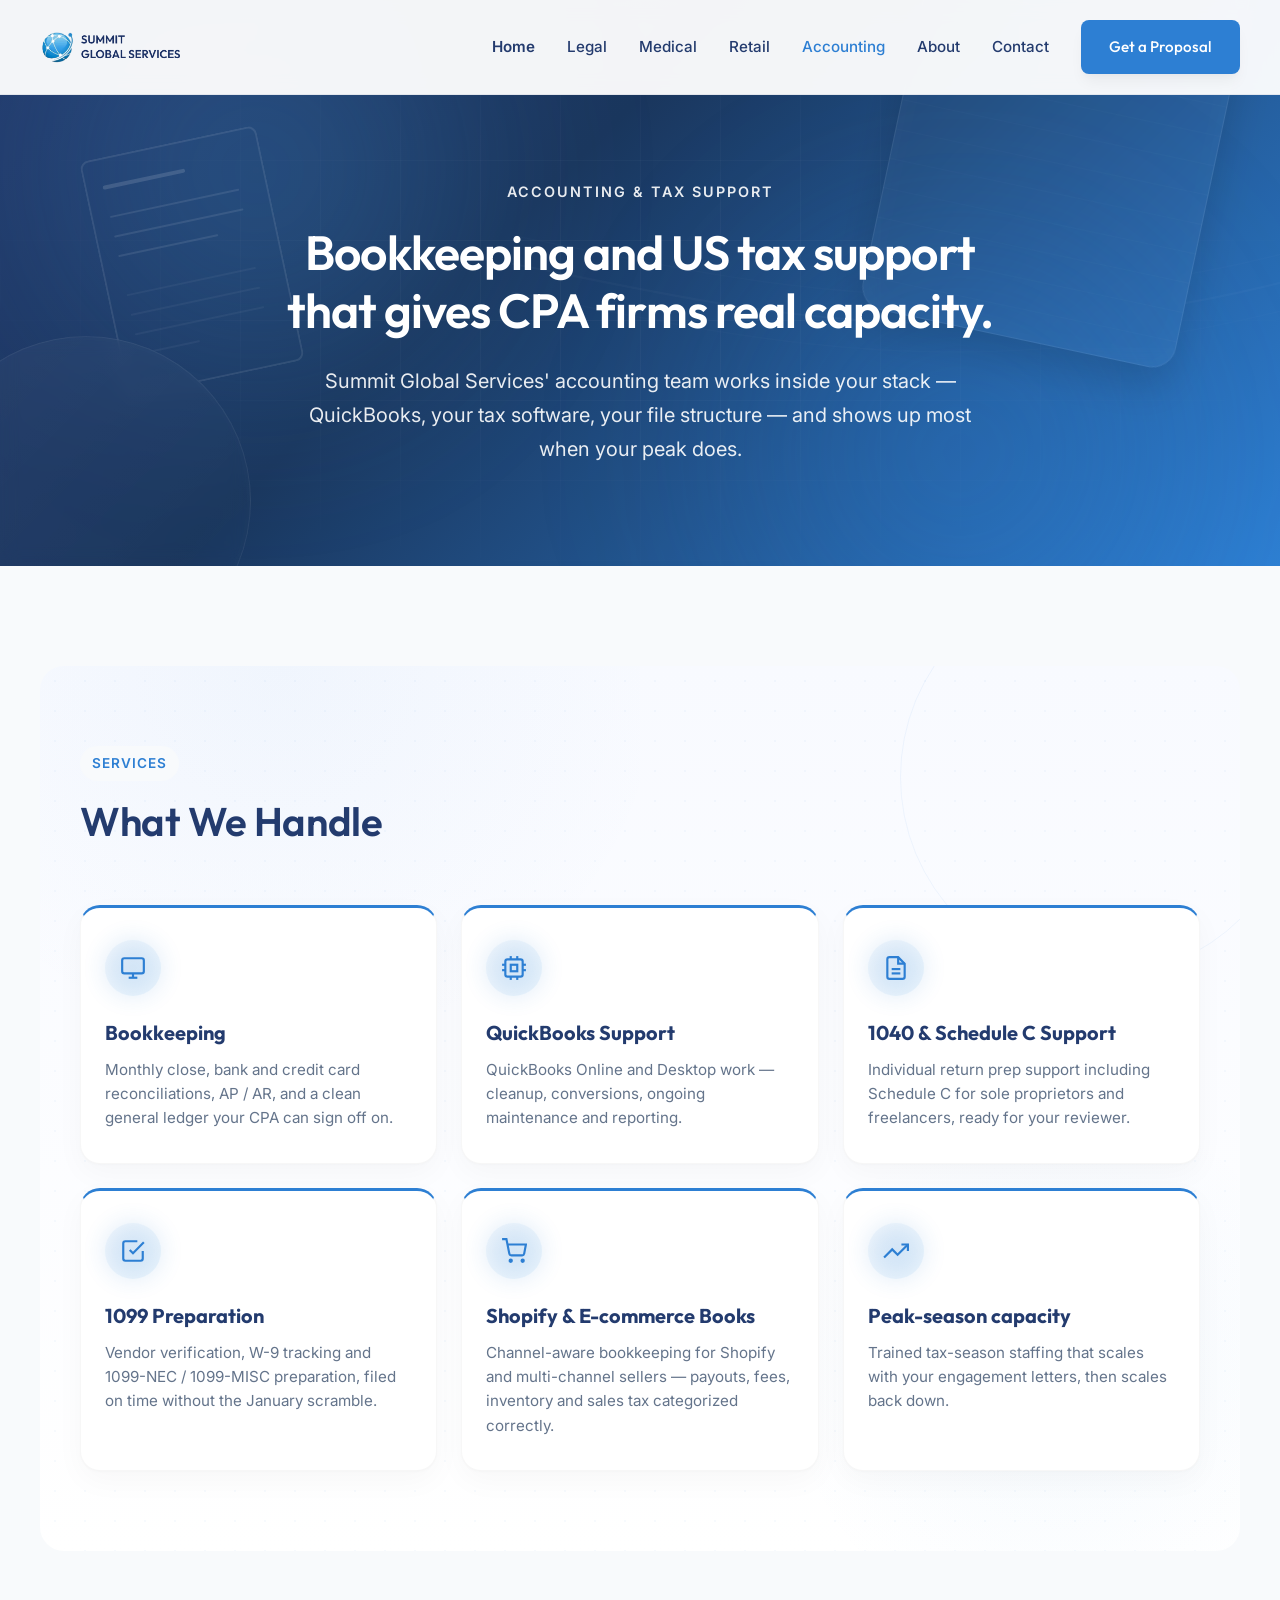
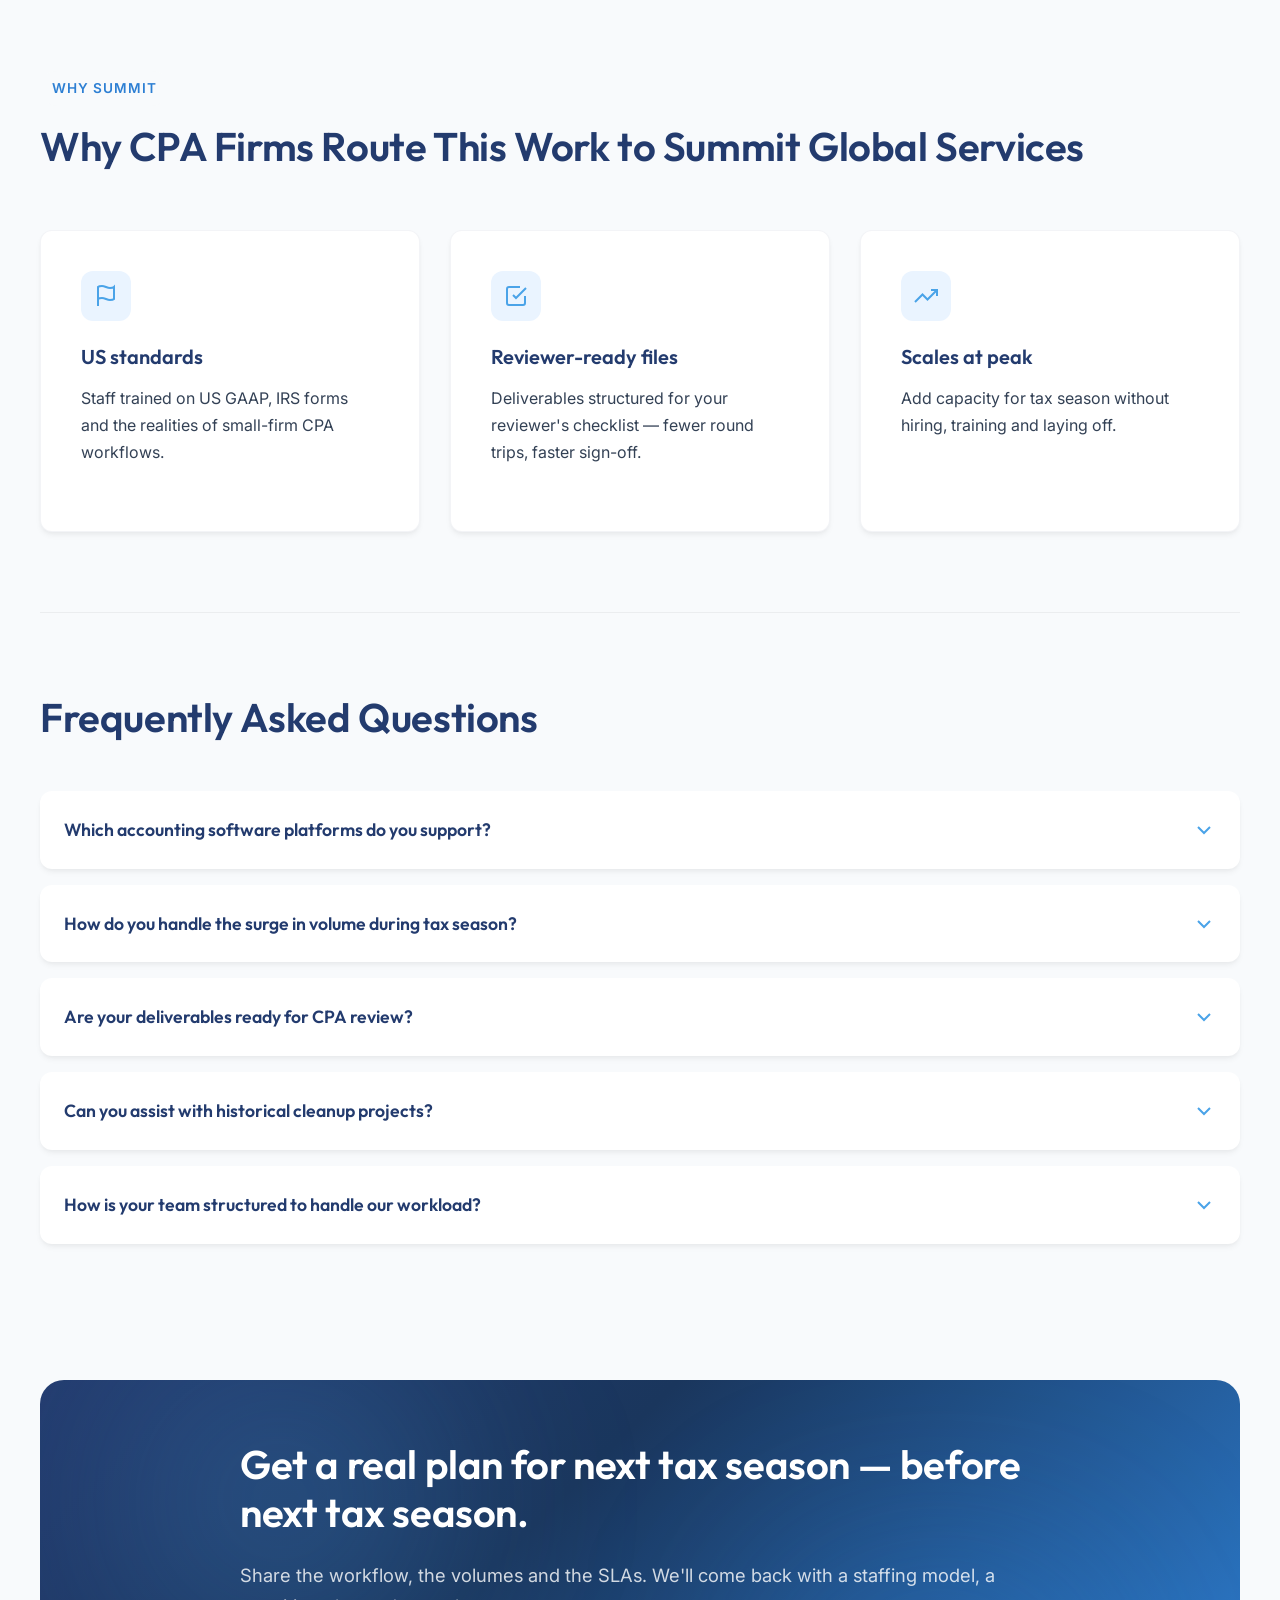
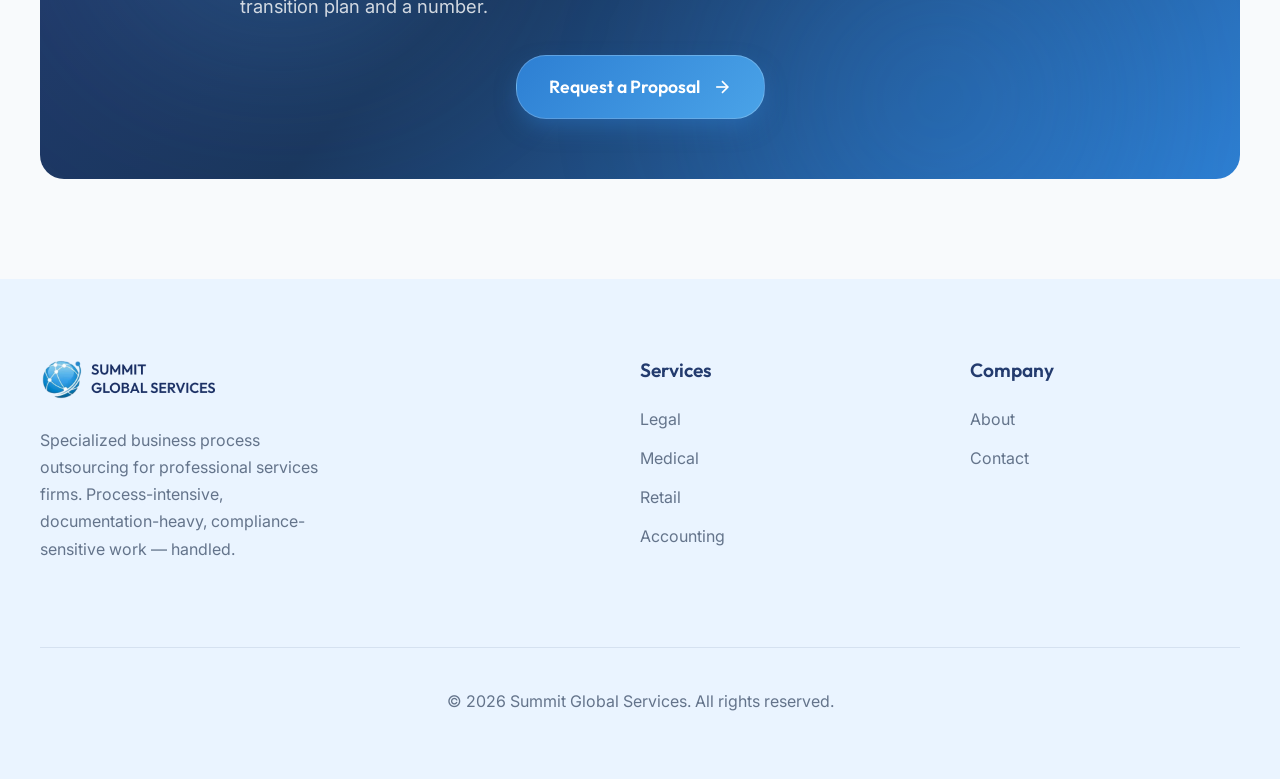
==== accounting-tax-support.html @ f2cfae81 "Initial commit for Vercel deployment" ====
<!DOCTYPE html>
<html lang="en">
<head>
    <meta charset="UTF-8">
    <meta name="viewport" content="width=device-width, initial-scale=1.0">
    <title>Accounting & Tax Support — Summit Global Services</title>
    <meta name="description" content="Bookkeeping, QuickBooks and US tax support that gives CPA firms real capacity at peak season.">
    <link rel="stylesheet" href="styles.css">
</head>
<body>

    <!-- Navigation -->
    <nav class="navbar">
        <div class="container">
            <a href="index.html" class="nav-brand">
                <img src="asset/logo.png" alt="Summit Global Services Logo" style="height: 32px; width: auto;">
            </a>
            <button class="nav-toggle" aria-label="Toggle Navigation">
                <svg width="24" height="24" viewBox="0 0 24 24" fill="none" stroke="currentColor" stroke-width="2"><line x1="3" y1="12" x2="21" y2="12"></line><line x1="3" y1="6" x2="21" y2="6"></line><line x1="3" y1="18" x2="21" y2="18"></line></svg>
            </button>
            <div class="nav-links">
                <a href="index.html" class="nav-home-link">Home</a>
                <a href="legal-process-outsourcing.html">Legal</a>
                <a href="medical-records-summary.html">Medical</a>
                <a href="retail-back-office.html">Retail</a>
                <a href="accounting-tax-support.html">Accounting</a>
                <a href="about.html">About</a>
                <a href="contact.html">Contact</a>
                <a href="contact.html" class="btn btn-primary">Get a Proposal</a>
            </div>
        </div>
    </nav>

    <!-- Hero -->
    <section class="hero-service legal-premium-bg">
        <!-- Premium Background Elements -->
        <div class="legal-premium-mesh"></div>
        <div class="legal-premium-wave"></div>
        <div class="legal-premium-document"></div>
        <div class="legal-premium-shape-1"></div>
        <div class="legal-premium-shape-2"></div>

        <div class="container fade-in"
            style="display: flex; flex-direction: column; align-items: center; text-align: center; max-width: 900px; margin: 0 auto;">
            <p style="font-weight: 600; letter-spacing: 2px; text-transform: uppercase; font-size: 0.9rem; margin-bottom: 20px; opacity: 0.9;">Accounting & Tax Support</p>
            <h1 style="max-width: 1100px; margin: 0 auto; text-wrap: balance; font-size: 3rem;">Bookkeeping and US tax support that gives CPA firms real capacity.</h1>
            <p style="margin-top: 24px; max-width: 700px;">Summit Global Services' accounting team works inside your stack — QuickBooks, your tax software, your file structure — and shows up most when your peak does.</p>
        </div>
    </section>

    <div class="container" style="background-color: var(--bg-offwhite);">
        <div class="page-layout" style="display: block;">

            <!-- Main Content Area -->
            <div class="content-area">

                <!-- What We Handle -->
                <section id="services" class="premium-services-bg">
                    <div class="premium-decorative-pattern"></div>
                    <div class="premium-decorative-line"></div>
                    <div class="fade-in mb-4" style="position: relative; z-index: 1;">
                        <span class="hero-badge" style="margin-bottom: 16px;">Services</span>
                        <h2>What We Handle</h2>
                    </div>
                    <div class="premium-services-grid">
                        <div class="premium-service-card fade-in">
                            <div class="premium-icon-container">
                                <svg width="24" height="24" viewBox="0 0 24 24" fill="none" stroke="currentColor" stroke-width="2"><rect x="2" y="3" width="20" height="14" rx="2" ry="2"></rect><line x1="8" y1="21" x2="16" y2="21"></line><line x1="12" y1="17" x2="12" y2="21"></line></svg>
                            </div>
                            <h3>Bookkeeping</h3>
                            <p>Monthly close, bank and credit card reconciliations, AP / AR, and a clean general ledger your CPA can sign off on.</p>
                        </div>
                        <div class="premium-service-card fade-in">
                            <div class="premium-icon-container">
                                <svg width="24" height="24" viewBox="0 0 24 24" fill="none" stroke="currentColor" stroke-width="2"><rect x="4" y="4" width="16" height="16" rx="2" ry="2"></rect><rect x="9" y="9" width="6" height="6"></rect><line x1="9" y1="1" x2="9" y2="4"></line><line x1="15" y1="1" x2="15" y2="4"></line><line x1="9" y1="20" x2="9" y2="23"></line><line x1="15" y1="20" x2="15" y2="23"></line><line x1="20" y1="9" x2="23" y2="9"></line><line x1="20" y1="14" x2="23" y2="14"></line><line x1="1" y1="9" x2="4" y2="9"></line><line x1="1" y1="14" x2="4" y2="14"></line></svg>
                            </div>
                            <h3>QuickBooks Support</h3>
                            <p>QuickBooks Online and Desktop work — cleanup, conversions, ongoing maintenance and reporting.</p>
                        </div>
                        <div class="premium-service-card fade-in">
                            <div class="premium-icon-container">
                                <svg width="24" height="24" viewBox="0 0 24 24" fill="none" stroke="currentColor" stroke-width="2"><path d="M14 2H6a2 2 0 0 0-2 2v16a2 2 0 0 0 2 2h12a2 2 0 0 0 2-2V8z"></path><polyline points="14 2 14 8 20 8"></polyline><line x1="16" y1="13" x2="8" y2="13"></line><line x1="16" y1="17" x2="8" y2="17"></line></svg>
                            </div>
                            <h3>1040 & Schedule C Support</h3>
                            <p>Individual return prep support including Schedule C for sole proprietors and freelancers, ready for your reviewer.</p>
                        </div>
                        <div class="premium-service-card fade-in">
                            <div class="premium-icon-container">
                                <svg width="24" height="24" viewBox="0 0 24 24" fill="none" stroke="currentColor" stroke-width="2"><polyline points="9 11 12 14 22 4"></polyline><path d="M21 12v7a2 2 0 0 1-2 2H5a2 2 0 0 1-2-2V5a2 2 0 0 1 2-2h11"></path></svg>
                            </div>
                            <h3>1099 Preparation</h3>
                            <p>Vendor verification, W-9 tracking and 1099-NEC / 1099-MISC preparation, filed on time without the January scramble.</p>
                        </div>
                        <div class="premium-service-card fade-in">
                            <div class="premium-icon-container">
                                <svg width="24" height="24" viewBox="0 0 24 24" fill="none" stroke="currentColor" stroke-width="2"><circle cx="9" cy="21" r="1"></circle><circle cx="20" cy="21" r="1"></circle><path d="M1 1h4l2.68 13.39a2 2 0 0 0 2 1.61h9.72a2 2 0 0 0 2-1.61L23 6H6"></path></svg>
                            </div>
                            <h3>Shopify & E-commerce Books</h3>
                            <p>Channel-aware bookkeeping for Shopify and multi-channel sellers — payouts, fees, inventory and sales tax categorized correctly.</p>
                        </div>
                        <div class="premium-service-card fade-in">
                            <div class="premium-icon-container">
                                <svg width="24" height="24" viewBox="0 0 24 24" fill="none" stroke="currentColor" stroke-width="2"><polyline points="23 6 13.5 15.5 8.5 10.5 1 18"></polyline><polyline points="17 6 23 6 23 12"></polyline></svg>
                            </div>
                            <h3>Peak-season capacity</h3>
                            <p>Trained tax-season staffing that scales with your engagement letters, then scales back down.</p>
                        </div>
                    </div>
                </section>

                <!-- Why Firms Route This Work -->
                <section id="features" style="padding: 80px 0;">
                    <div class="fade-in mb-5" style="text-align: left;">
                        <span class="hero-badge" style="margin-bottom: 16px;">Why Summit</span>
                        <h2>Why CPA Firms Route This Work to Summit Global Services</h2>
                    </div>
                    <div class="features-grid" style="grid-template-columns: repeat(3, 1fr);">
                        <div class="feature-card fade-in">
                            <div class="feature-icon">
                                <svg width="24" height="24" viewBox="0 0 24 24" fill="none" stroke="currentColor" stroke-width="2"><path d="M4 15s1-1 4-1 5 2 8 2 4-1 4-1V3s-1 1-4 1-5-2-8-2-4 1-4 1z"></path><line x1="4" y1="22" x2="4" y2="15"></line></svg>
                            </div>
                            <h3>US standards</h3>
                            <p>Staff trained on US GAAP, IRS forms and the realities of small-firm CPA workflows.</p>
                        </div>
                        <div class="feature-card fade-in">
                            <div class="feature-icon">
                                <svg width="24" height="24" viewBox="0 0 24 24" fill="none" stroke="currentColor" stroke-width="2"><polyline points="9 11 12 14 22 4"></polyline><path d="M21 12v7a2 2 0 0 1-2 2H5a2 2 0 0 1-2-2V5a2 2 0 0 1 2-2h11"></path></svg>
                            </div>
                            <h3>Reviewer-ready files</h3>
                            <p>Deliverables structured for your reviewer's checklist — fewer round trips, faster sign-off.</p>
                        </div>
                        <div class="feature-card fade-in">
                            <div class="feature-icon">
                                <svg width="24" height="24" viewBox="0 0 24 24" fill="none" stroke="currentColor" stroke-width="2"><polyline points="23 6 13.5 15.5 8.5 10.5 1 18"></polyline><polyline points="17 6 23 6 23 12"></polyline></svg>
                            </div>
                            <h3>Scales at peak</h3>
                            <p>Add capacity for tax season without hiring, training and laying off.</p>
                        </div>
                    </div>
                </section>

                <!-- FAQ Section -->
                <section id="faq" style="padding: 80px 0; border-top: 1px solid rgba(0,0,0,0.05);">
                    <div class="fade-in mb-5" style="text-align: left;">
                        <h2>Frequently Asked Questions</h2>
                    </div>

                    <div class="faq-container fade-in" style="margin-left: 0; max-width: 100%;">
                        <div class="faq-item">
                            <div class="faq-question">
                                <span>Which accounting software platforms do you support?</span>
                                <svg width="24" height="24" viewBox="0 0 24 24" fill="none" stroke="currentColor" stroke-width="2">
                                    <polyline points="6 9 12 15 18 9"></polyline>
                                </svg>
                            </div>
                            <div class="faq-answer">
                                <p>Our teams are highly proficient in all major platforms, including QuickBooks Online, QuickBooks Desktop, Xero, NetSuite, and specialized tax preparation software.</p>
                            </div>
                        </div>
                        <div class="faq-item">
                            <div class="faq-question">
                                <span>How do you handle the surge in volume during tax season?</span>
                                <svg width="24" height="24" viewBox="0 0 24 24" fill="none" stroke="currentColor" stroke-width="2">
                                    <polyline points="6 9 12 15 18 9"></polyline>
                                </svg>
                            </div>
                            <div class="faq-answer">
                                <p>We offer scalable, pod-based staffing models. You can easily add capacity during peak tax season (January–April) and scale back down when the rush subsides, avoiding the hassle of seasonal hiring.</p>
                            </div>
                        </div>
                        <div class="faq-item">
                            <div class="faq-question">
                                <span>Are your deliverables ready for CPA review?</span>
                                <svg width="24" height="24" viewBox="0 0 24 24" fill="none" stroke="currentColor" stroke-width="2">
                                    <polyline points="6 9 12 15 18 9"></polyline>
                                </svg>
                            </div>
                            <div class="faq-answer">
                                <p>Yes. Our staff are trained on US GAAP and IRS forms. All work is fully reconciled, coded, and structured with clean audit trails so your reviewers can quickly sign off.</p>
                            </div>
                        </div>
                        <div class="faq-item">
                            <div class="faq-question">
                                <span>Can you assist with historical cleanup projects?</span>
                                <svg width="24" height="24" viewBox="0 0 24 24" fill="none" stroke="currentColor" stroke-width="2">
                                    <polyline points="6 9 12 15 18 9"></polyline>
                                </svg>
                            </div>
                            <div class="faq-answer">
                                <p>Yes. We frequently take on significant cleanup projects to reconcile months or even years of neglected books, bringing the general ledger up to date for tax preparation or auditing.</p>
                            </div>
                        </div>
                        <div class="faq-item">
                            <div class="faq-question">
                                <span>How is your team structured to handle our workload?</span>
                                <svg width="24" height="24" viewBox="0 0 24 24" fill="none" stroke="currentColor" stroke-width="2">
                                    <polyline points="6 9 12 15 18 9"></polyline>
                                </svg>
                            </div>
                            <div class="faq-answer">
                                <p>We deploy dedicated pods assigned specifically to your firm. This means the same staff members work on your accounts consistently, building institutional knowledge of your clients and processes.</p>
                            </div>
                        </div>
                    </div>
                </section>

                <!-- CTA -->
                <section class="cta-section legal-premium-bg" style="border-radius: 24px; padding: 60px 40px; margin: 40px 0; overflow: hidden; position: relative;">
                    <div class="legal-premium-mesh" style="opacity: 0.1;"></div>
                    <div class="fade-in" style="position: relative; z-index: 1;">
                        <div class="cta-content">
                            <h2>Get a real plan for next tax season — before next tax season.</h2>
                            <p style="margin: 16px 0 32px; color: rgba(255,255,255,0.8); font-size: 1.15rem;">Share the workflow, the volumes and the SLAs. We'll come back with a staffing model, a transition plan and a number.</p>
                            
                            <div class="cta-buttons">
                                <a href="contact.html" class="btn btn-gradient-glow">
                                    Request a Proposal
                                    <svg width="20" height="20" viewBox="0 0 24 24" fill="none" stroke="currentColor" stroke-width="2">
                                        <line x1="5" y1="12" x2="19" y2="12"></line>
                                        <polyline points="12 5 19 12 12 19"></polyline>
                                    </svg>
                                </a>
                            </div>
                        </div>
                    </div>
                </section>

            </div>
        </div>
    </div>

    <!-- Footer -->
    <footer class="footer">
        <div class="container">
            <div class="footer-grid">
                <div class="footer-brand">
                    <img src="asset/logo.png" alt="Summit Global Services Logo">
                                        <p style="color: var(--text-light); max-width: 300px;">Specialized business process outsourcing for professional services firms. Process-intensive, documentation-heavy, compliance-sensitive work — handled.</p>
                </div>
                <div class="footer-links">
                    <h4>Services</h4>
                    <ul>
                        <li><a href="legal-process-outsourcing.html">Legal</a></li>
                        <li><a href="medical-records-summary.html">Medical</a></li>
                        <li><a href="retail-back-office.html">Retail</a></li>
                        <li><a href="accounting-tax-support.html">Accounting</a></li>
                    </ul>
                </div>
                <div class="footer-links">
                    <h4>Company</h4>
                    <ul>
                        <li><a href="about.html">About</a></li>
                        <li><a href="contact.html">Contact</a></li>
                    </ul>
                </div>
            </div>
            <div class="footer-bottom">
                <p>&copy; 2026 Summit Global Services. All rights reserved.</p>
            </div>
        </div>
    </footer>

    <script src="script.js"></script>
</body>
</html>
---- styles.css ----
/* =========================================
   Summit Global Services - Master Stylesheet
   Theme: Professional Blue & White Corporate
   ========================================= */

@import url('https://fonts.googleapis.com/css2?family=Inter:wght@300;400;500;600;700&family=Outfit:wght@300;400;500;600;700&display=swap');

:root {
    /* Color Palette - User Provided */
    --primary-color: #2D7FD3;
    /* Primary Blue */
    --primary-dark: #233B6E;
    /* Dark Blue (Headings) */
    --primary-light: #4AA3E8;
    /* Sky Blue Accent (Hovers) */
    --primary-bg-light: #EAF4FF;
    /* Light Blue (Hover/Background) */
    --accent-color: #4AA3E8;
    /* Sky Blue Accent */

    --bg-white: #FFFFFF;
    --bg-offwhite: #F8FAFC;
    /* Light Gray Background */
    --bg-gray: #EAF4FF;
    /* Light Blue Background */

    --text-main: #334155;
    --text-heading: #233B6E;
    /* Dark Blue Headings */
    --text-light: #64748b;

    /* Gradients */
    --gradient-primary: linear-gradient(135deg, #2D7FD3 0%, #4AA3E8 100%);
    --gradient-hero: linear-gradient(to right, rgba(35, 59, 110, 0.95), rgba(45, 127, 211, 0.85));

    /* Layout & Shadows */
    --shadow-sm: 0 4px 6px -1px rgba(0, 0, 0, 0.05), 0 2px 4px -1px rgba(0, 0, 0, 0.03);
    --shadow-md: 0 10px 15px -3px rgba(0, 0, 0, 0.05), 0 4px 6px -2px rgba(0, 0, 0, 0.025);
    --shadow-lg: 0 20px 25px -5px rgba(0, 0, 0, 0.05), 0 10px 10px -5px rgba(0, 0, 0, 0.02);
    --border-radius: 12px;
    --border-radius-lg: 20px;
    --transition: all 0.3s cubic-bezier(0.4, 0, 0.2, 1);
}

* {
    margin: 0;
    padding: 0;
    box-sizing: border-box;
}

body {
    font-family: 'Inter', sans-serif;
    color: var(--text-main);
    background-color: var(--bg-white);
    line-height: 1.7;
    font-size: 16px;
    -webkit-font-smoothing: antialiased;
}

h1,
h2,
h3,
h4,
h5,
h6 {
    font-family: 'Outfit', sans-serif;
    color: var(--text-heading);
    line-height: 1.2;
    font-weight: 600;
}

h1 {
    font-size: 3.5rem;
    letter-spacing: -0.02em;
}

h2 {
    font-size: 2.5rem;
    letter-spacing: -0.01em;
    margin-bottom: 1.5rem;
}

h3 {
    font-size: 1.75rem;
    margin-bottom: 1rem;
}

p {
    margin-bottom: 1.5rem;
}

a {
    text-decoration: none;
    color: var(--primary-light);
    transition: var(--transition);
}

a:hover {
    color: var(--primary-color);
}

/* =========================================
   Layout & Utilities
   ========================================= */
.container {
    width: 100%;
    max-width: 1440px;
    /* Widened for 4-column large cards */
    margin: 0 auto;
    padding: 0 40px;
    /* Increased side padding */
}

.section {
    padding: 100px 0;
}

.section-light {
    background-color: var(--bg-offwhite);
}

.section-dark {
    background-color: var(--primary-dark);
    color: white;
}

.section-dark h2,
.section-dark h3 {
    color: white;
}

.text-center {
    text-align: center;
}

.mt-4 {
    margin-top: 2rem;
}

.mb-4 {
    margin-bottom: 2rem;
}

/* =========================================
   Buttons
   ========================================= */
.btn {
    display: inline-flex;
    align-items: center;
    justify-content: center;
    padding: 14px 28px;
    border-radius: 8px;
    font-weight: 600;
    font-family: 'Outfit', sans-serif;
    transition: var(--transition);
    cursor: pointer;
    border: none;
    font-size: 1rem;
}

.btn-primary {
    background: var(--primary-color);
    color: #FFFFFF !important;
    box-shadow: var(--shadow-md);
}

.btn-primary:hover {
    transform: translateY(-2px);
    box-shadow: var(--shadow-lg);
    color: #FFFFFF !important;
}

.btn-outline {
    background: transparent;
    color: var(--primary-color);
    border: 2px solid var(--primary-color);
}

.btn-outline:hover {
    background: var(--primary-color);
    color: white;
}

/* =========================================
   Navigation
   ========================================= */
.navbar {
    position: fixed;
    top: 0;
    width: 100%;
    background: rgba(255, 255, 255, 0.95);
    backdrop-filter: blur(10px);
    border-bottom: 1px solid rgba(30, 50, 100, 0.08);
    z-index: 1000;
    transition: var(--transition);
    padding: 20px 0;
}

.navbar .container {
    display: flex;
    justify-content: space-between;
    align-items: center;
}

.nav-brand {
    font-family: 'Outfit', sans-serif;
    font-size: 1.5rem;
    font-weight: 700;
    color: var(--primary-color);
    display: flex;
    align-items: center;
    gap: 10px;
}

.nav-links {
    display: flex;
    gap: 32px;
    align-items: center;
}

.nav-links a {
    color: var(--text-heading);
    font-weight: 500;
    font-size: 0.95rem;
    position: relative;
    text-decoration: none;
}

/* Hover: Smooth underline animation */
.nav-links a:not(.btn)::before {
    content: '';
    position: absolute;
    bottom: -4px;
    left: 0;
    width: 0;
    height: 2px;
    background-color: var(--primary-light);
    transition: width 0.3s ease;
}

.nav-links a:hover:not(.btn)::before {
    width: 100%;
}

/* Active State: Highlight using primary brand color */
.nav-links a.active {
    color: var(--primary-color) !important;
}

.nav-links a:hover {
    color: var(--primary-light);
}

/* Specifically for the Home link to stand out slightly */
.nav-home-link {
    font-weight: 600 !important;
}

.nav-toggle {
    display: none;
    font-size: 1.5rem;
    background: none;
    border: none;
    color: var(--text-heading);
    cursor: pointer;
}

/* =========================================
   Hero Section (Split Layout)
   ========================================= */
.hero-split {
    position: relative;
    display: flex;
    align-items: center;
    min-height: 95vh;
    padding: 180px 0;
    background-color: var(--bg-white);
}

.hero-split-bg-left {
    position: absolute;
    top: 0;
    left: 0;
    width: 35%;
    height: 100%;
    background-color: var(--primary-color);
    z-index: 0;
}

.modern-mesh-bg {
    background: linear-gradient(135deg, #f8fafc 0%, #e0efff 50%, #d1e8ff 100%);
    overflow: hidden;
}

.mesh-blob {
    position: absolute;
    border-radius: 50%;
    filter: blur(80px);
    opacity: 0.5;
    animation: floatBlob 15s infinite alternate ease-in-out;
}

.blob-1 {
    width: 600px;
    height: 600px;
    background: #a8d1ff;
    top: -200px;
    left: -200px;
    animation-delay: 0s;
}

.blob-2 {
    width: 500px;
    height: 500px;
    background: #eaf4ff;
    bottom: -150px;
    right: -250px;
    animation-delay: -5s;
    animation-duration: 20s;
}

.blob-3 {
    width: 450px;
    height: 450px;
    background: #60a5fa;
    top: 40%;
    left: 10%;
    opacity: 0.3;
    animation-delay: -10s;
    animation-duration: 25s;
}

.dot-pattern-overlay {
    position: absolute;
    top: 0;
    left: 0;
    width: 100%;
    height: 100%;
    background-image: radial-gradient(rgba(45, 127, 211, 0.1) 2px, transparent 2px);
    background-size: 30px 30px;
    z-index: 1;
    opacity: 0.6;
}

@keyframes floatBlob {
    0% {
        transform: translate(0, 0) scale(1);
    }

    33% {
        transform: translate(40px, -40px) scale(1.05);
    }

    66% {
        transform: translate(-30px, 30px) scale(0.95);
    }

    100% {
        transform: translate(0, 0) scale(1);
    }
}

.hero-split-bg-right {
    position: absolute;
    top: 0;
    right: 0;
    width: 65%;
    height: 100%;
    background: url('https://images.unsplash.com/photo-1600880292203-757bb62b4baf?auto=format&fit=crop&q=80') center/cover no-repeat;
    z-index: 0;
}

.hero-split-bg-right::before {
    content: '';
    position: absolute;
    top: 0;
    left: 0;
    right: 0;
    bottom: 0;
    background: rgba(35, 59, 110, 0.4);
    /* Dark blue overlay for contrast */
}

.hero-split .container {
    position: relative;
    z-index: 10;
    display: flex;
    justify-content: flex-start;
}

.hero-overlap-card {
    background: var(--bg-white);
    padding: 70px 60px;
    border-radius: var(--border-radius);
    box-shadow: 0 25px 50px -12px rgba(0, 0, 0, 0.15), 0 0 60px rgba(45, 127, 211, 0.25);
    max-width: 850px;
    margin-right: -100px;
    /* Causes the overlap effect */
    position: relative;
}

.hero-badge {
    display: inline-block;
    padding: 6px 12px;
    background-color: var(--bg-offwhite);
    color: var(--primary-color);
    font-weight: 600;
    font-size: 0.85rem;
    text-transform: uppercase;
    letter-spacing: 1px;
    border-radius: 20px;
    margin-bottom: 24px;
}

.hero-overlap-card h1 {
    font-size: 3.5rem;
    line-height: 1.1;
    margin-bottom: 24px;
    color: var(--primary-dark);
}

.hero-overlap-card h1 .highlight {
    color: var(--primary-color);
}

/* Rotating Text Animation */
.rotating-text-wrapper {
    display: block;
    position: relative;
    width: 100%;
    vertical-align: bottom;
    min-height: 1.2em;
}

.typing-text {
    color: var(--primary-color);
    white-space: normal;
}

/* Typing cursor blink */
.rotating-text-wrapper::after {
    content: '|';
    color: var(--primary-color);
    animation: cursorBlink 1s step-end infinite;
    font-weight: 300;
    margin-left: 2px;
}

@keyframes cursorBlink {

    0%,
    100% {
        opacity: 1;
    }

    50% {
        opacity: 0;
    }
}

.hero-overlap-card p {
    font-size: 1.1rem;
    color: var(--text-light);
    margin-bottom: 40px;
}

.hero-overlap-btns {
    display: flex;
    gap: 24px;
    align-items: center;
}

.btn-play {
    display: flex;
    align-items: center;
    gap: 12px;
    color: var(--text-heading);
    font-weight: 600;
    font-family: 'Outfit', sans-serif;
    transition: var(--transition);
    cursor: pointer;
    background: none;
    border: none;
    font-size: 1rem;
}

.btn-play .play-icon {
    width: 48px;
    height: 48px;
    border-radius: 50%;
    border: 1px solid var(--bg-gray);
    display: flex;
    align-items: center;
    justify-content: center;
    color: var(--primary-color);
    transition: var(--transition);
}

.btn-play:hover .play-icon {
    background: var(--primary-color);
    color: white;
    border-color: var(--primary-color);
    transform: scale(1.05);
}

.btn-play:hover {
    color: var(--primary-color);
}

/* Service Hero Pages */
.hero-service {
    padding: 180px 0 100px;
    background: var(--gradient-hero), url('https://images.unsplash.com/photo-1497366216548-37526070297c?auto=format&fit=crop&q=80') center/cover;
    color: white;
    text-align: center;
    overflow: hidden;
    position: relative;
}

.hero-service h1 {
    color: white;
    animation: fadeInUp 0.8s ease-out 0.2s both;
}

.hero-service p {
    color: rgba(255, 255, 255, 0.9);
    font-size: 1.25rem;
    max-width: 700px;
    margin: 0 auto;
    animation: fadeInUp 0.8s ease-out 0.4s both;
}

.hero-service .btn {
    animation: fadeInUp 0.8s ease-out 0.6s both;
}

/* =========================================
   Features / Pillars Grid
   ========================================= */
.features-grid {
    display: grid;
    grid-template-columns: repeat(auto-fit, minmax(280px, 1fr));
    gap: 30px;
    margin-top: 60px;
}

.feature-card {
    background: var(--bg-white);
    padding: 40px;
    border-radius: var(--border-radius);
    box-shadow: var(--shadow-sm);
    transition: var(--transition);
    border: 1px solid rgba(30, 50, 100, 0.05);
}

.feature-card:hover {
    transform: translateY(-5px);
    box-shadow: var(--shadow-md);
}

.feature-icon {
    width: 50px;
    height: 50px;
    background: var(--primary-bg-light);
    border-radius: 12px;
    display: flex;
    align-items: center;
    justify-content: center;
    color: var(--primary-light);
    margin-bottom: 24px;
}

.feature-icon svg {
    width: 24px;
    height: 24px;
}

.feature-card h3 {
    font-size: 1.25rem;
}

/* =========================================
   Services Links Grid
   ========================================= */
.services-grid {
    display: grid;
    grid-template-columns: repeat(4, 1fr);
    gap: 32px;
    margin-top: 50px;
}

.service-card {
    background: var(--bg-white);
    border-radius: var(--border-radius-lg);
    overflow: hidden;
    box-shadow: 0 10px 30px -10px rgba(35, 59, 110, 0.08);
    transition: all 0.4s cubic-bezier(0.16, 1, 0.3, 1);
    text-decoration: none;
    color: inherit;
    display: flex;
    flex-direction: column;
    border-top: 4px solid var(--primary-color);
    position: relative;
    border-left: 1px solid rgba(0,0,0,0.03);
    border-right: 1px solid rgba(0,0,0,0.03);
    border-bottom: 1px solid rgba(0,0,0,0.03);
}

.service-card:hover {
    transform: translateY(-12px);
    box-shadow: 0 25px 50px -12px rgba(35, 59, 110, 0.15), 0 0 0 1px rgba(45, 127, 211, 0.1);
}

.service-img {
    height: 240px; /* Taller image to feel more premium */
    background: var(--bg-offwhite);
    overflow: hidden;
    position: relative;
}

.service-img img {
    width: 100%;
    height: 100%;
    object-fit: cover;
    transition: transform 0.8s cubic-bezier(0.16, 1, 0.3, 1);
}

.service-img-overlay {
    position: absolute;
    top: 0;
    left: 0;
    width: 100%;
    height: 100%;
    background: linear-gradient(to bottom, rgba(35,59,110,0) 0%, rgba(35,59,110,0.2) 100%);
    z-index: 1;
    transition: opacity 0.4s ease;
}

.service-card:hover .service-img img {
    transform: scale(1.08);
}

.service-card:hover .service-img-overlay {
    opacity: 0.7;
}

.service-content {
    padding: 40px 32px;
    display: flex;
    flex-direction: column;
    flex-grow: 1;
    position: relative;
}

.service-category {
    font-size: 0.8rem;
    text-transform: uppercase;
    letter-spacing: 1.5px;
    font-weight: 700;
    color: var(--primary-color);
    margin-bottom: 12px;
    display: block;
}

.service-card h3 {
    font-size: 1.5rem;
    transition: color 0.3s ease;
    margin-bottom: 16px;
}

.service-card:hover h3 {
    color: var(--primary-color);
}

.service-card p {
    color: var(--text-light);
    line-height: 1.6;
    margin-bottom: 32px; /* Space for the arrow */
    flex-grow: 1;
}

.service-arrow {
    position: absolute;
    bottom: 32px;
    right: 32px;
    width: 40px;
    height: 40px;
    border-radius: 50%;
    background: var(--bg-offwhite);
    display: flex;
    align-items: center;
    justify-content: center;
    color: var(--primary-color);
    transition: all 0.4s cubic-bezier(0.16, 1, 0.3, 1);
}

.service-card:hover .service-arrow {
    background: var(--primary-color);
    color: white;
    transform: translateX(5px);
    box-shadow: 0 4px 12px rgba(45, 127, 211, 0.3);
}

/* =========================================
   Services Modern Grid
   ========================================= */
.services-header {
    display: flex;
    justify-content: space-between;
    align-items: flex-start;
    margin-bottom: 40px;
    gap: 40px;
}

.services-header-text {
    max-width: 600px;
}

.services-header h2 {
    margin-bottom: 16px;
    text-align: left;
}

.services-header p {
    text-align: left;
    margin-bottom: 0;
}

.services-modern-grid {
    display: grid;
    grid-template-columns: repeat(auto-fit, minmax(260px, 1fr));
    gap: 24px;
}

.service-card-modern {
    background: var(--bg-offwhite);
    padding: 40px 30px;
    border-radius: 20px;
    display: flex;
    flex-direction: column;
    text-decoration: none;
    color: var(--text-main);
    transition: var(--transition);
    border: 1px solid rgba(30, 50, 100, 0.05);
}

.service-card-modern:hover {
    transform: translateY(-5px);
    box-shadow: var(--shadow-md);
}

.service-card-modern.featured {
    background: var(--primary-dark);
    color: white;
}

.service-card-modern.featured h3 {
    color: white;
}

.service-card-modern.featured p {
    color: rgba(255, 255, 255, 0.85);
}

.service-card-modern .icon {
    width: 40px;
    height: 40px;
    margin-bottom: 24px;
    color: var(--primary-color);
}

.service-card-modern.featured .icon {
    color: white;
}

.service-card-modern h3 {
    font-size: 1.25rem;
    margin-bottom: 16px;
}

.service-card-modern p {
    font-size: 0.95rem;
    flex-grow: 1;
    margin-bottom: 32px;
}

.btn-pill {
    align-self: flex-start;
    padding: 10px 24px;
    border-radius: 30px;
    font-size: 0.9rem;
    font-weight: 600;
    font-family: 'Outfit', sans-serif;
    background: var(--primary-color);
    color: white;
    transition: var(--transition);
}

.service-card-modern:hover .btn-pill {
    background: var(--primary-light);
}

.service-card-modern.featured .btn-pill {
    background: white;
    color: var(--primary-color);
    border: 1px solid transparent;
}

.service-card-modern.featured:hover .btn-pill {
    background: var(--primary-bg-light);
    color: var(--primary-dark);
}

/* =========================================
   FAQ Accordion
   ========================================= */
.faq-container {
    max-width: 800px;
    margin: 50px auto 0;
}

.faq-item {
    background: var(--bg-white);
    border-radius: var(--border-radius);
    margin-bottom: 16px;
    box-shadow: var(--shadow-sm);
    overflow: hidden;
}

.faq-question {
    padding: 24px;
    display: flex;
    justify-content: space-between;
    align-items: center;
    cursor: pointer;
    font-weight: 600;
    font-family: 'Outfit', sans-serif;
    color: var(--text-heading);
    font-size: 1.1rem;
}

.faq-question svg {
    transition: var(--transition);
    color: var(--primary-light);
}

.faq-item.active .faq-question svg {
    transform: rotate(180deg);
}

.faq-answer {
    padding: 0 24px;
    max-height: 0;
    overflow: hidden;
    transition: max-height 0.4s ease, padding 0.4s ease;
}

.faq-item.active .faq-answer {
    padding: 0 24px 24px;
    max-height: 500px;
}

/* =========================================
   Footer
   ========================================= */
.footer {
    background: #EAF4FF;
    color: var(--text-main);
    padding: 80px 0 40px;
}

.footer-grid {
    display: grid;
    grid-template-columns: 2fr 1fr 1fr;
    gap: 60px;
    margin-bottom: 60px;
}

.footer-brand h2 {
    color: var(--primary-dark);
    margin-bottom: 20px;
}

.footer-brand img {
    height: 40px;
    width: auto;
    margin-bottom: 20px;
}

.footer-links h4 {
    color: var(--primary-dark);
    margin-bottom: 24px;
    font-size: 1.2rem;
}

.footer-links ul {
    list-style: none;
}

.footer-links li {
    margin-bottom: 12px;
}

.footer-links a {
    color: var(--text-light);
}

.footer-links a:hover {
    color: var(--primary-color);
}

.footer-bottom {
    text-align: center;
    padding-top: 40px;
    border-top: 1px solid rgba(35, 59, 110, 0.1);
    color: var(--text-light);
}

/* =========================================
   Responsive Design
   ========================================= */
@media (max-width: 992px) {
    .hero-split {
        flex-direction: column;
        padding: 120px 0 60px;
        min-height: auto;
    }

    .hero-split-bg-left {
        width: 100%;
        height: 50%;
    }

    .hero-split-bg-right {
        width: 100%;
        top: 50%;
        height: 50%;
    }

    .hero-overlap-card {
        margin: 0 auto;
        padding: 40px 30px;
        max-width: 100%;
    }

    .hero-overlap-card h1 {
        font-size: 2.4rem;
    }

    .hero-overlap-btns {
        flex-direction: column;
        align-items: flex-start;
        gap: 16px;
    }

    .services-grid {
        grid-template-columns: repeat(2, 1fr);
    }

    .services-header {
        flex-direction: column;
    }
}

@media (max-width: 768px) {
    .nav-links {
        position: absolute;
        top: 100%;
        left: 0;
        width: 100%;
        background: white;
        flex-direction: column;
        padding: 20px;
        box-shadow: var(--shadow-md);
        display: none;
    }

    .nav-links.active {
        display: flex;
    }

    .nav-toggle {
        display: block;
    }

    h1 {
        font-size: 2.5rem;
    }

    h2 {
        font-size: 2rem;
    }

    .footer-grid {
        grid-template-columns: 1fr;
        gap: 40px;
    }
}

/* =========================================
   Animations - Keyframes
   ========================================= */
@keyframes fadeInUp {
    from {
        opacity: 0;
        transform: translateY(40px);
    }

    to {
        opacity: 1;
        transform: translateY(0);
    }
}

@keyframes fadeInDown {
    from {
        opacity: 0;
        transform: translateY(-30px);
    }

    to {
        opacity: 1;
        transform: translateY(0);
    }
}

@keyframes fadeInLeft {
    from {
        opacity: 0;
        transform: translateX(-40px);
    }

    to {
        opacity: 1;
        transform: translateX(0);
    }
}

@keyframes fadeInRight {
    from {
        opacity: 0;
        transform: translateX(40px);
    }

    to {
        opacity: 1;
        transform: translateX(0);
    }
}

@keyframes scaleIn {
    from {
        opacity: 0;
        transform: scale(0.9);
    }

    to {
        opacity: 1;
        transform: scale(1);
    }
}

@keyframes slideInUp {
    from {
        opacity: 0;
        transform: translateY(60px);
    }

    to {
        opacity: 1;
        transform: translateY(0);
    }
}

@keyframes float {

    0%,
    100% {
        transform: translateY(0);
    }

    50% {
        transform: translateY(-10px);
    }
}

@keyframes pulse {

    0%,
    100% {
        transform: scale(1);
    }

    50% {
        transform: scale(1.05);
    }
}

@keyframes shimmer {
    0% {
        background-position: -200% 0;
    }

    100% {
        background-position: 200% 0;
    }
}

@keyframes gradientShift {
    0% {
        background-position: 0% 50%;
    }

    50% {
        background-position: 100% 50%;
    }

    100% {
        background-position: 0% 50%;
    }
}

@keyframes borderGlow {

    0%,
    100% {
        border-color: var(--primary-color);
        box-shadow: 0 0 5px rgba(45, 127, 211, 0.2);
    }

    50% {
        border-color: var(--primary-light);
        box-shadow: 0 0 20px rgba(45, 127, 211, 0.3);
    }
}

@keyframes countUp {
    from {
        opacity: 0;
        transform: translateY(20px) scale(0.8);
    }

    to {
        opacity: 1;
        transform: translateY(0) scale(1);
    }
}

@keyframes typewriter {
    from {
        width: 0;
    }

    to {
        width: 100%;
    }
}

@keyframes draw {
    to {
        stroke-dashoffset: 0;
    }
}

/* =========================================
   Animation Utility Classes
   ========================================= */
.animate-fade-up {
    opacity: 0;
    transform: translateY(40px);
    transition: opacity 0.7s ease-out, transform 0.7s ease-out;
}

.animate-fade-down {
    opacity: 0;
    transform: translateY(-30px);
    transition: opacity 0.7s ease-out, transform 0.7s ease-out;
}

.animate-fade-left {
    opacity: 0;
    transform: translateX(-40px);
    transition: opacity 0.7s ease-out, transform 0.7s ease-out;
}

.animate-fade-right {
    opacity: 0;
    transform: translateX(40px);
    transition: opacity 0.7s ease-out, transform 0.7s ease-out;
}

.animate-scale-in {
    opacity: 0;
    transform: scale(0.9);
    transition: opacity 0.6s ease-out, transform 0.6s ease-out;
}

.animate-visible {
    opacity: 1 !important;
    transform: translateY(0) translateX(0) scale(1) !important;
}

/* Staggered Children */
.stagger-children>*:nth-child(1) {
    transition-delay: 0s;
}

.stagger-children>*:nth-child(2) {
    transition-delay: 0.1s;
}

.stagger-children>*:nth-child(3) {
    transition-delay: 0.2s;
}

.stagger-children>*:nth-child(4) {
    transition-delay: 0.3s;
}

.stagger-children>*:nth-child(5) {
    transition-delay: 0.4s;
}

.stagger-children>*:nth-child(6) {
    transition-delay: 0.5s;
}

/* =========================================
   Micro-Animations & Enhanced Hovers
   ========================================= */

/* Navbar brand subtle float */
.nav-brand img {
    transition: transform 0.4s ease;
}

.nav-brand:hover img {
    transform: scale(1.05);
}

/* Nav links underline sweep */
.nav-links a {
    position: relative;
    overflow: hidden;
}

.nav-links a::after {
    content: '';
    position: absolute;
    bottom: -2px;
    left: 0;
    width: 0;
    height: 2px;
    background: var(--primary-color);
    transition: width 0.35s ease;
}

.nav-links a:hover::after {
    width: 100%;
}

/* Button hover ripple */
.btn-primary {
    position: relative;
    overflow: hidden;
}

.btn-primary::after {
    content: '';
    position: absolute;
    top: 50%;
    left: 50%;
    width: 0;
    height: 0;
    background: rgba(255, 255, 255, 0.15);
    border-radius: 50%;
    transform: translate(-50%, -50%);
    transition: width 0.5s ease, height 0.5s ease;
}

.btn-primary:hover::after {
    width: 300px;
    height: 300px;
}

/* Service card image zoom on hover */
.service-card .service-img img {
    transition: transform 0.6s cubic-bezier(0.22, 1, 0.36, 1);
}

.service-card:hover .service-img img {
    transform: scale(1.08);
}

/* Feature icon float on hover */
.feature-card:hover .feature-icon {
    animation: float 2s ease-in-out infinite;
}

/* Feature icon SVG draw effect */
.feature-icon svg {
    stroke-dasharray: 100;
    stroke-dashoffset: 100;
    transition: stroke-dashoffset 0.8s ease;
}

.animate-visible .feature-icon svg,
.feature-card:hover .feature-icon svg {
    stroke-dashoffset: 0;
}

/* FAQ smooth expand with subtle rotation */
.faq-question {
    transition: color 0.3s ease, background 0.3s ease;
}

.faq-question:hover {
    color: var(--primary-color);
}

.faq-item.active .faq-question {
    color: var(--primary-color);
}

/* Hero overlap card entrance */
.hero-overlap-card {
    animation: slideInUp 1s ease-out 0.3s both;
}

/* Hero badge pulse */
.hero-badge {
    animation: pulse 3s ease-in-out infinite;
}

/* Play button ring animation */
@keyframes ring {
    0% {
        box-shadow: 0 0 0 0 rgba(45, 127, 211, 0.4);
    }

    70% {
        box-shadow: 0 0 0 12px rgba(45, 127, 211, 0);
    }

    100% {
        box-shadow: 0 0 0 0 rgba(45, 127, 211, 0);
    }
}

.btn-play .play-icon {
    animation: ring 2.5s infinite;
}

/* Featured card glow */
.featured-card {
    animation: borderGlow 3s ease-in-out infinite;
}

/* Footer links slide effect */
.footer-links a {
    transition: transform 0.3s ease, color 0.3s ease;
}

.footer-links a:hover {
    transform: translateX(5px);
}

/* Section heading decorative line animation */
.section h2 {
    position: relative;
    display: inline-block;
}

/* Smooth scroll */
html {
    scroll-behavior: smooth;
}

/* Reduced motion for accessibility */
@media (prefers-reduced-motion: reduce) {

    *,
    *::before,
    *::after {
        animation-duration: 0.01ms !important;
        animation-iteration-count: 1 !important;
        transition-duration: 0.01ms !important;
    }

    html {
        scroll-behavior: auto;
    }
}

/* Premium Services Grid */
.premium-services-grid {
    display: grid;
    grid-template-columns: repeat(3, 1fr);
    gap: 40px;
    margin-top: 60px;
}

.premium-service-card {
    background: var(--bg-white);
    border-radius: 24px;
    padding: 50px 40px 40px;
    position: relative;
    box-shadow: 0 10px 40px -10px rgba(0, 0, 0, 0.08);
    transition: all 0.4s cubic-bezier(0.4, 0, 0.2, 1);
    border: 1px solid rgba(0, 0, 0, 0.03);
    display: flex;
    flex-direction: column;
}

.premium-service-card:hover {
    transform: translateY(-10px);
    box-shadow: 0 20px 50px -10px rgba(45, 127, 211, 0.15);
}

.card-icon-wrapper {
    position: absolute;
    top: -24px;
    left: 40px;
    width: 64px;
    height: 64px;
    background: var(--primary-color);
    color: white;
    border-radius: 20px;
    display: flex;
    align-items: center;
    justify-content: center;
    box-shadow: 0 10px 20px -5px rgba(45, 127, 211, 0.4);
    transform: rotate(-5deg);
    transition: transform 0.3s ease;
}

.premium-service-card:hover .card-icon-wrapper {
    transform: rotate(0deg) scale(1.1);
}

.card-icon-wrapper svg {
    width: 32px;
    height: 32px;
}

.card-content {
    display: flex;
    flex-direction: column;
    flex-grow: 1;
}

.card-content h3 {
    font-size: 1.4rem;
    margin-bottom: 16px;
    color: var(--primary-dark);
}

.card-content p {
    color: var(--text-light);
    margin-bottom: 30px;
    flex-grow: 1;
    line-height: 1.6;
}


@media (max-width: 992px) {
    .premium-services-grid {
        grid-template-columns: repeat(2, 1fr);
        gap: 30px;
    }
}

@media (max-width: 768px) {
    .premium-services-grid {
        grid-template-columns: 1fr;
        gap: 30px;
    }

    .premium-service-card {
        padding: 40px 30px 30px;
    }

    .card-icon-wrapper {
        left: 30px;
    }
}


/* Premium Case Studies Section */
.premium-case-studies {
    position: relative;
    overflow: hidden;
    background: linear-gradient(135deg, var(--primary-dark) 0%, #1e3a8a 100%);
}

.premium-pattern-overlay {
    position: absolute;
    top: 0;
    left: 0;
    width: 100%;
    height: 100%;
    background-image: radial-gradient(rgba(255, 255, 255, 0.05) 1px, transparent 1px);
    background-size: 24px 24px;
    z-index: 1;
}

.relative {
    position: relative;
}

.z-10 {
    z-index: 10;
}

.badge-dark {
    background: rgba(255, 255, 255, 0.1);
    color: #93c5fd;
    border: 1px solid rgba(255, 255, 255, 0.15);
}

.case-study-grid {
    display: grid;
    grid-template-columns: repeat(auto-fit, minmax(320px, 1fr));
    gap: 30px;
    margin-top: 50px;
}

.case-study-card {
    background: rgba(255, 255, 255, 0.03);
    backdrop-filter: blur(12px);
    -webkit-backdrop-filter: blur(12px);
    border: 1px solid rgba(255, 255, 255, 0.08);
    border-radius: 24px;
    padding: 40px;
    color: white;
    transition: all 0.4s cubic-bezier(0.4, 0, 0.2, 1);
    box-shadow: 0 10px 30px -10px rgba(0, 0, 0, 0.3);
    display: flex;
    flex-direction: column;
}

.case-study-card:hover {
    transform: translateY(-8px);
    background: rgba(255, 255, 255, 0.05);
    border-color: rgba(255, 255, 255, 0.2);
    box-shadow: 0 20px 40px -10px rgba(0, 0, 0, 0.4), 0 0 20px rgba(45, 127, 211, 0.2);
}

.case-study-header {
    display: flex;
    justify-content: space-between;
    align-items: center;
    margin-bottom: 24px;
}

.case-icon {
    width: 48px;
    height: 48px;
    background: rgba(45, 127, 211, 0.2);
    color: #93c5fd;
    border-radius: 12px;
    display: flex;
    align-items: center;
    justify-content: center;
    border: 1px solid rgba(45, 127, 211, 0.3);
}

.case-metric {
    background: var(--primary-color);
    color: white;
    padding: 6px 14px;
    border-radius: 30px;
    font-size: 0.85rem;
    font-weight: 600;
    letter-spacing: 0.5px;
    box-shadow: 0 4px 10px rgba(45, 127, 211, 0.3);
}

.case-study-card h3 {
    color: white;
    font-size: 1.4rem;
    line-height: 1.4;
    margin-bottom: 16px;
    font-weight: 500;
}

.case-study-card h3 .highlight {
    color: #93c5fd;
    font-weight: 700;
}

.case-study-card p {
    color: rgba(255, 255, 255, 0.7);
    line-height: 1.6;
    margin-bottom: 0;
    font-size: 1rem;
}


/* Why Choose Summit Section */
.two-column-layout {
    display: grid;
    grid-template-columns: 1.2fr 1fr;
    gap: 60px;
    align-items: center;
}

.section-title {
    font-size: 2.2rem;
    color: var(--primary-dark);
    margin-bottom: 20px;
    font-weight: 700;
}

.section-subtitle {
    font-size: 1.1rem;
    color: var(--text-light);
    line-height: 1.6;
    margin-bottom: 40px;
}

.benefits-list {
    display: flex;
    flex-direction: column;
    gap: 24px;
}

.benefit-item {
    display: flex;
    align-items: flex-start;
    gap: 16px;
    padding: 16px;
    border-radius: 12px;
    transition: background 0.3s ease;
}

.benefit-item:hover {
    background: var(--bg-white);
    box-shadow: 0 4px 15px rgba(0, 0, 0, 0.05);
}

.benefit-icon {
    flex-shrink: 0;
    width: 32px;
    height: 32px;
    background: rgba(45, 127, 211, 0.1);
    color: var(--primary-color);
    border-radius: 50%;
    display: flex;
    align-items: center;
    justify-content: center;
    margin-top: 2px;
}

.benefit-icon svg {
    width: 16px;
    height: 16px;
}

.benefit-text h4 {
    font-size: 1.1rem;
    color: var(--primary-dark);
    margin-bottom: 6px;
    font-weight: 600;
}

.benefit-text p {
    color: var(--text-light);
    margin: 0;
    font-size: 0.95rem;
    line-height: 1.5;
}

.image-column .image-wrapper {
    position: relative;
    border-radius: 24px;
    overflow: hidden;
    box-shadow: 0 20px 40px -10px rgba(0, 0, 0, 0.15);
}

.image-column img {
    width: 100%;
    height: auto;
    display: block;
    object-fit: cover;
    transition: transform 0.6s ease;
}

.image-column .image-wrapper:hover img {
    transform: scale(1.05);
}

.image-overlay {
    position: absolute;
    inset: 0;
    background: linear-gradient(to top, rgba(16, 30, 60, 0.4), transparent);
    pointer-events: none;
}

@media (max-width: 992px) {
    .two-column-layout {
        grid-template-columns: 1fr;
        gap: 40px;
    }

    .image-column {
        order: -1;
    }
}

/* New Why Choose Summit Section */
.why-summit-layout {
    display: grid;
    grid-template-columns: 1fr 1.2fr;
    gap: 60px;
    align-items: center;
}

.why-image-column {
    position: relative;
    height: 100%;
    min-height: 600px;
}

.why-image-wrapper {
    position: absolute;
    top: 0;
    left: 0;
    width: 100%;
    height: 100%;
    border-radius: 24px;
    overflow: hidden;
    box-shadow: 0 20px 40px -10px rgba(0,0,0,0.15);
}

.why-image-wrapper img {
    width: 100%;
    height: 100%;
    object-fit: cover;
    transition: transform 0.6s ease;
}

.why-image-wrapper:hover img {
    transform: scale(1.05);
}

.why-benefits-grid {
    display: grid;
    grid-template-columns: 1fr 1fr;
    gap: 24px;
    margin-bottom: 30px;
}

.why-benefit {
    display: flex;
    align-items: flex-start;
    gap: 12px;
}

.why-benefit-icon {
    flex-shrink: 0;
    width: 24px;
    height: 24px;
    background: var(--primary-color);
    color: white;
    border-radius: 50%;
    display: flex;
    align-items: center;
    justify-content: center;
    margin-top: 2px;
}

.why-benefit-icon svg {
    width: 14px;
    height: 14px;
}

.why-benefit-text h4 {
    font-size: 1rem;
    color: var(--primary-dark);
    margin-bottom: 6px;
    font-weight: 600;
}

.why-benefit-text p {
    color: var(--text-light);
    margin: 0;
    font-size: 0.85rem;
    line-height: 1.5;
}

.summit-advantages-card {
    background: var(--bg-white);
    border-radius: 16px;
    padding: 24px;
    box-shadow: 0 10px 30px -10px rgba(0,0,0,0.08);
    border: 1px solid rgba(45, 127, 211, 0.1);
}

.summit-advantages-card h4 {
    color: var(--primary-dark);
    margin-bottom: 16px;
    font-size: 1.1rem;
    font-weight: 700;
}

.advantages-list {
    display: flex;
    flex-wrap: wrap;
    gap: 16px;
    list-style: none;
    padding: 0;
    margin: 0;
}

.advantages-list li {
    display: flex;
    align-items: center;
    gap: 8px;
    background: #EAF4FF;
    color: #233B6E;
    padding: 8px 16px;
    border-radius: 30px;
    font-size: 0.9rem;
    font-weight: 500;
}

.advantages-list li svg {
    color: var(--primary-color);
}

@media (max-width: 992px) {
    .why-summit-layout {
        grid-template-columns: 1fr;
        gap: 40px;
    }
    .why-image-column {
        min-height: 400px;
        position: relative;
    }
    .why-image-wrapper {
        position: relative;
        height: 400px;
    }
    .why-benefits-grid {
        grid-template-columns: 1fr;
    }
}

/* Light Premium Stats Showcase */
.light-stats-grid {
    display: grid;
    grid-template-columns: repeat(3, 1fr);
    gap: 40px;
    position: relative;
    padding-top: 30px;
    margin-top: 50px;
}

.light-stats-line {
    position: absolute;
    top: 0;
    left: 10%;
    right: 10%;
    height: 2px;
    background: linear-gradient(to right, rgba(45, 127, 211, 0.1), rgba(45, 127, 211, 0.4), rgba(45, 127, 211, 0.1));
}

.light-stats-card {
    background: #ffffff;
    border-radius: 20px;
    padding: 40px 32px;
    position: relative;
    border: 1px solid rgba(45, 127, 211, 0.08);
    box-shadow: 0 10px 30px -10px rgba(0, 0, 0, 0.05);
    transition: all 0.4s cubic-bezier(0.165, 0.84, 0.44, 1);
    text-align: center;
}

.light-stats-card:hover {
    transform: translateY(-8px);
    box-shadow: 0 20px 40px -10px rgba(45, 127, 211, 0.15);
    border-color: rgba(45, 127, 211, 0.3);
}

.stats-dot {
    position: absolute;
    top: -39px;
    left: 50%;
    transform: translateX(-50%);
    width: 16px;
    height: 16px;
    border-radius: 50%;
    background: #ffffff;
    border: 3px solid var(--primary-color);
    box-shadow: 0 0 10px rgba(45, 127, 211, 0.2);
    z-index: 2;
    transition: all 0.3s ease;
}

.light-stats-card:hover .stats-dot {
    transform: translateX(-50%) scale(1.3);
    background: var(--primary-color);
    box-shadow: 0 0 15px rgba(45, 127, 211, 0.4);
}

.stats-icon-wrapper {
    width: 56px;
    height: 56px;
    border-radius: 14px;
    background: #EAF4FF;
    color: var(--primary-color);
    display: flex;
    align-items: center;
    justify-content: center;
    margin: 0 auto 24px auto;
    transition: all 0.4s ease;
}

.light-stats-card:hover .stats-icon-wrapper {
    background: var(--primary-color);
    color: white;
    transform: scale(1.1) rotate(5deg);
}

.stats-metric-large {
    color: var(--primary-dark);
    margin-bottom: 12px;
}

.stats-title {
    color: var(--text-dark);
    margin-bottom: 24px;
}

.stats-title .highlight-blue {
    color: var(--primary-color);
}

.stats-divider {
    width: 40px;
    height: 3px;
    background: var(--primary-color);
    margin: 0 auto 24px auto;
    border-radius: 2px;
    opacity: 0.3;
    transition: all 0.3s ease;
}

.light-stats-card:hover .stats-divider {
    opacity: 1;
    width: 60px;
}

.contact-grid {
    display: grid;
    grid-template-columns: 1fr 1fr;
    gap: 60px;
    align-items: start;
    margin-top: 50px;
}

.form-row {
    display: grid;
    grid-template-columns: 1fr 1fr;
    gap: 20px;
    margin-bottom: 20px;
}

@media (max-width: 992px) {
    .contact-grid {
        grid-template-columns: 1fr;
        gap: 40px;
    }
}

@media (max-width: 768px) {
    .form-row {
        grid-template-columns: 1fr;
        gap: 0;
    }
    
    .form-row > div {
        margin-bottom: 20px;
    }
    
    .form-row > div:last-child {
        margin-bottom: 0;
    }
}

.stats-desc {
    color: var(--text-light);
    margin: 0;
}

@media (max-width: 992px) {
    .light-stats-grid {
        grid-template-columns: 1fr;
        padding-top: 0;
    }
    .light-stats-line, .stats-dot {
        display: none;
    }
}

/* Premium CTA Section */
.premium-cta-section {
    padding: 100px 0;
    position: relative;
}

.premium-cta-container {
    background: linear-gradient(135deg, #2D7FD3 0%, #233B6E 100%);
    border-radius: 32px;
    padding: 80px 40px;
    position: relative;
    overflow: hidden;
    box-shadow: 0 40px 80px -20px rgba(26, 42, 80, 0.4);
    border: 1px solid rgba(255, 255, 255, 0.1);
}

.cta-pattern {
    position: absolute;
    top: 0;
    left: 0;
    width: 100%;
    height: 100%;
    background-image: radial-gradient(rgba(255, 255, 255, 0.05) 2px, transparent 2px);
    background-size: 30px 30px;
    z-index: 1;
}

.cta-shape {
    position: absolute;
    border-radius: 50%;
    filter: blur(80px);
    z-index: 0;
    opacity: 0.5;
    animation: floatBlob 20s infinite ease-in-out alternate;
}

.cta-shape.shape-1 {
    width: 400px;
    height: 400px;
    background: rgba(74, 163, 232, 0.2);
    top: -100px;
    left: -100px;
}

.cta-shape.shape-2 {
    width: 300px;
    height: 300px;
    background: rgba(45, 127, 211, 0.3);
    bottom: -50px;
    right: -50px;
    animation-delay: -5s;
}

.cta-content {
    position: relative;
    z-index: 10;
    max-width: 800px;
    margin: 0 auto;
}

.cta-content h2 {
    color: white;
}

.cta-description {
    color: rgba(255, 255, 255, 0.8);
    font-size: 1.25rem;
    line-height: 1.6;
    margin: 16px auto 40px;
}

.cta-trust-indicators {
    display: flex;
    justify-content: center;
    gap: 32px;
    flex-wrap: wrap;
    margin-bottom: 48px;
}

.cta-trust-indicators span {
    display: flex;
    align-items: center;
    gap: 10px;
    color: white;
    font-size: 1.05rem;
    font-weight: 500;
}

.cta-trust-indicators svg {
    color: var(--primary-light);
}

.cta-buttons {
    display: flex;
    justify-content: center;
    gap: 20px;
    flex-wrap: wrap;
}

.btn-gradient-glow {
    background: linear-gradient(135deg, #2D7FD3 0%, #4AA3E8 100%);
    color: white;
    padding: 16px 32px;
    border-radius: 30px;
    font-weight: 600;
    font-size: 1.1rem;
    display: inline-flex;
    align-items: center;
    gap: 12px;
    box-shadow: 0 10px 25px -5px rgba(45, 127, 211, 0.5);
    transition: all 0.3s ease;
    border: 1px solid rgba(255, 255, 255, 0.2);
}

.btn-gradient-glow:hover {
    transform: translateY(-3px);
    box-shadow: 0 15px 35px -5px rgba(45, 127, 211, 0.7);
    color: white;
}

.btn-gradient-glow svg {
    transition: transform 0.3s ease;
}

.btn-gradient-glow:hover svg {
    transform: translateX(5px);
}

.btn-outline-white {
    background: transparent;
    color: white;
    border: 2px solid rgba(255, 255, 255, 0.3);
    padding: 16px 32px;
    border-radius: 30px;
    font-weight: 600;
    font-size: 1.1rem;
    display: inline-flex;
    align-items: center;
    transition: all 0.3s ease;
}

.btn-outline-white:hover {
    background: rgba(255, 255, 255, 0.1);
    border-color: white;
    color: white;
    transform: translateY(-3px);
}

@media (max-width: 768px) {
    .premium-cta-container {
        padding: 60px 24px;
    }
    .cta-trust-indicators {
        flex-direction: column;
        gap: 16px;
        align-items: center;
    }
    .cta-buttons {
        flex-direction: column;
        width: 100%;
    }
    .cta-buttons a {
        width: 100%;
        justify-content: center;
    }
}

/* =========================================
   Legal Page Redesign Components
   ========================================= */

/* Sticky TOC Sidebar Layout */
.page-layout {
    display: flex;
    gap: 40px;
    align-items: flex-start;
    padding: 60px 0;
}

.toc-sidebar {
    position: sticky;
    top: 100px;
    width: 250px;
    flex-shrink: 0;
    background: var(--bg-white);
    padding: 24px;
    border-radius: 16px;
    box-shadow: 0 10px 30px -10px rgba(35, 59, 110, 0.08);
    border: 1px solid rgba(0,0,0,0.04);
}

.toc-sidebar h4 {
    font-size: 1.1rem;
    margin-bottom: 16px;
    color: var(--text-heading);
    padding-bottom: 12px;
    border-bottom: 1px solid rgba(0,0,0,0.05);
}

.toc-list {
    list-style: none;
    padding: 0;
    margin: 0;
}

.toc-list li {
    margin-bottom: 12px;
}

.toc-list li:last-child {
    margin-bottom: 0;
}

.toc-link {
    display: flex;
    align-items: center;
    gap: 12px;
    color: var(--text-light);
    text-decoration: none;
    font-size: 0.95rem;
    font-weight: 500;
    transition: all 0.3s ease;
    padding: 8px 12px;
    border-radius: 8px;
}

.toc-link svg {
    color: var(--primary-light);
    opacity: 0.7;
    transition: all 0.3s ease;
}

.toc-link:hover, .toc-link.active {
    color: var(--primary-color);
    background: rgba(45, 127, 211, 0.05);
}

.toc-link:hover svg, .toc-link.active svg {
    opacity: 1;
    transform: translateX(3px);
}

.content-area {
    flex-grow: 1;
    min-width: 0; /* Prevents overflow */
}

@media (max-width: 992px) {
    .page-layout {
        flex-direction: column;
    }
    .toc-sidebar {
        position: relative;
        top: 0;
        width: 100%;
        margin-bottom: 30px;
    }
    .toc-list {
        display: flex;
        flex-wrap: wrap;
        gap: 12px;
    }
    .toc-list li {
        margin-bottom: 0;
    }
}

/* Premium Glassmorphism Service Cards */
.services-glow-bg {
    position: relative;
    z-index: 1;
}

.services-glow-bg::before {
    content: '';
    position: absolute;
    top: 50%;
    left: 50%;
    transform: translate(-50%, -50%);
    width: 100vw;
    height: 100%;
    background: radial-gradient(circle at center, rgba(45, 127, 211, 0.08) 0%, transparent 70%);
    z-index: -1;
    pointer-events: none;
}

.glass-grid {
    display: grid;
    grid-template-columns: repeat(4, 1fr);
    gap: 30px;
    margin-top: 40px;
}

@media (max-width: 1024px) {
    .glass-grid {
        grid-template-columns: repeat(2, 1fr);
    }
}

@media (max-width: 640px) {
    .glass-grid {
        grid-template-columns: 1fr;
    }
}

.glass-card {
    background: rgba(255, 255, 255, 0.6);
    backdrop-filter: blur(16px);
    -webkit-backdrop-filter: blur(16px);
    border: 1px solid rgba(255, 255, 255, 0.8);
    border-radius: 24px;
    padding: 40px 32px;
    box-shadow: 0 20px 40px -10px rgba(35, 59, 110, 0.06);
    transition: all 0.4s cubic-bezier(0.165, 0.84, 0.44, 1);
    position: relative;
    overflow: hidden;
    display: flex;
    flex-direction: column;
    height: 100%;
    z-index: 1;
    cursor: pointer;
}

.glass-card::before {
    content: '';
    position: absolute;
    top: 0;
    left: 0;
    width: 100%;
    height: 4px;
    background: var(--primary-color);
    opacity: 0.8;
    transition: height 0.3s ease;
}

.glass-card:hover {
    transform: translateY(-10px);
    box-shadow: 0 30px 60px -12px rgba(35, 59, 110, 0.15);
    background: rgba(255, 255, 255, 0.95);
    border-color: rgba(45, 127, 211, 0.2);
}

.glass-card:hover::before {
    height: 6px;
}

.glass-icon-wrapper {
    width: 72px;
    height: 72px;
    border-radius: 20px;
    background: linear-gradient(135deg, rgba(45, 127, 211, 0.15) 0%, rgba(45, 127, 211, 0.05) 100%);
    display: flex;
    align-items: center;
    justify-content: center;
    color: var(--primary-color);
    margin-bottom: 28px;
    border: 1px solid rgba(45, 127, 211, 0.1);
    transition: all 0.4s cubic-bezier(0.165, 0.84, 0.44, 1);
}

.glass-icon-wrapper svg {
    width: 32px;
    height: 32px;
    transition: all 0.4s ease;
}

.glass-card:hover .glass-icon-wrapper {
    background: var(--primary-color);
    color: white;
    transform: scale(1.1) rotate(5deg);
    box-shadow: 0 10px 20px -5px rgba(45, 127, 211, 0.4);
}

.glass-card h3 {
    font-size: 1.5rem;
    font-weight: 700;
    margin-bottom: 16px;
    color: var(--primary-dark);
    letter-spacing: -0.02em;
}

.glass-card p {
    color: var(--text-light);
    line-height: 1.7;
    margin: 0 0 24px 0;
    flex-grow: 1;
    font-size: 1.05rem;
}

.glass-learn-more {
    display: flex;
    align-items: center;
    gap: 8px;
    color: var(--primary-color);
    font-weight: 600;
    font-size: 0.95rem;
    opacity: 0;
    transform: translateX(-10px);
    transition: all 0.3s ease;
    margin-top: auto;
}

.glass-card:hover .glass-learn-more {
    opacity: 1;
    transform: translateX(0);
}

/* Process Timeline */
.process-timeline {
    position: relative;
    padding: 40px 0;
}

.process-timeline::before {
    content: '';
    position: absolute;
    left: 32px;
    top: 40px;
    bottom: 40px;
    width: 2px;
    background: rgba(45, 127, 211, 0.15);
}

.timeline-item {
    position: relative;
    padding-left: 80px;
    margin-bottom: 48px;
}

.timeline-item:last-child {
    margin-bottom: 0;
}

.timeline-step {
    position: absolute;
    left: 12px;
    top: 0;
    width: 42px;
    height: 42px;
    background: white;
    border: 2px solid var(--primary-color);
    border-radius: 50%;
    display: flex;
    align-items: center;
    justify-content: center;
    color: var(--primary-color);
    font-weight: 700;
    font-size: 1.1rem;
    box-shadow: 0 0 0 8px var(--bg-offwhite);
    z-index: 2;
    transition: all 0.3s ease;
}

.timeline-item:hover .timeline-step {
    background: var(--primary-color);
    color: white;
    transform: scale(1.1);
}

.timeline-content {
    background: white;
    padding: 32px;
    border-radius: 16px;
    box-shadow: 0 10px 30px -10px rgba(0,0,0,0.05);
    border: 1px solid rgba(0,0,0,0.03);
    transition: transform 0.3s ease;
}

.timeline-item:hover .timeline-content {
    transform: translateX(10px);
}

.timeline-content h3 {
    font-size: 1.3rem;
    margin-bottom: 12px;
    color: var(--primary-dark);
}

.timeline-content p {
    color: var(--text-light);
    line-height: 1.6;
    margin: 0;
}

@media (max-width: 768px) {
    .process-timeline::before {
        left: 20px;
    }
    .timeline-item {
        padding-left: 60px;
    }
    .timeline-step {
        left: 0;
        width: 36px;
        height: 36px;
        font-size: 1rem;
    }
    .timeline-content {
        padding: 24px;
    }
}

/* Trust Badges */
.trust-badges-row {
    display: flex;
    justify-content: center;
    align-items: center;
    gap: 40px;
    flex-wrap: wrap;
    margin-top: 40px;
    padding-top: 40px;
    border-top: 1px solid rgba(255,255,255,0.1);
}

.trust-badge {
    display: flex;
    align-items: center;
    gap: 12px;
    color: rgba(255,255,255,0.9);
    font-size: 1rem;
    font-weight: 500;
    opacity: 0.8;
    transition: opacity 0.3s ease;
}

.trust-badge:hover {
    opacity: 1;
}

.trust-badge svg {
    color: var(--primary-light);
}

/* Stats specific for why choose us */
.stat-box {
    text-align: center;
    padding: 30px;
    background: var(--bg-offwhite);
    border-radius: 16px;
    border: 1px solid rgba(0,0,0,0.04);
}

.stat-number {
    font-size: 3rem;
    font-weight: 800;
    font-family: 'Outfit', sans-serif;
    color: var(--primary-color);
    margin-bottom: 8px;
    background: linear-gradient(135deg, var(--primary-light) 0%, var(--primary-color) 100%);
    -webkit-background-clip: text;
    -webkit-text-fill-color: transparent;
}

.stat-label {
    font-size: 1rem;
    color: var(--text-heading);
    font-weight: 600;
}

/* Legal Premium Hero Background Upgrades */
.legal-premium-bg {
    position: relative;
    background: linear-gradient(135deg, var(--primary-dark) 0%, #1a365d 40%, var(--primary-color) 100%);
    overflow: hidden;
}

/* Blurred Gradient Orbs */
.legal-premium-bg::before {
    content: '';
    position: absolute;
    top: -20%;
    left: -10%;
    width: 60%;
    height: 100%;
    background: radial-gradient(circle, rgba(74, 163, 232, 0.25) 0%, transparent 65%);
    filter: blur(70px);
    z-index: 0;
    pointer-events: none;
}

.legal-premium-bg::after {
    content: '';
    position: absolute;
    bottom: -30%;
    right: -10%;
    width: 70%;
    height: 100%;
    background: radial-gradient(circle, rgba(45, 127, 211, 0.25) 0%, transparent 60%);
    filter: blur(80px);
    z-index: 0;
    pointer-events: none;
}

/* Geometric Mesh Base */
.legal-premium-mesh {
    position: absolute;
    top: 0;
    left: 0;
    width: 100%;
    height: 100%;
    background-image: 
        linear-gradient(rgba(255, 255, 255, 0.04) 1px, transparent 1px),
        linear-gradient(90deg, rgba(255, 255, 255, 0.04) 1px, transparent 1px);
    background-size: 80px 80px;
    opacity: 0.8;
    z-index: 0;
    pointer-events: none;
    mask-image: radial-gradient(ellipse at center, rgba(0,0,0,1) 20%, rgba(0,0,0,0) 80%);
    -webkit-mask-image: radial-gradient(ellipse at center, rgba(0,0,0,1) 20%, rgba(0,0,0,0) 80%);
}

/* Glassmorphism Abstract Shape 1 */
.legal-premium-shape-1 {
    position: absolute;
    top: -10%;
    right: 5%;
    width: 320px;
    height: 400px;
    background: rgba(255, 255, 255, 0.02);
    backdrop-filter: blur(10px);
    -webkit-backdrop-filter: blur(10px);
    border: 1px solid rgba(255, 255, 255, 0.08);
    border-radius: 24px;
    transform: rotate(12deg);
    box-shadow: 0 20px 40px rgba(0, 0, 0, 0.15), inset 0 0 40px rgba(255,255,255,0.03);
    z-index: 0;
    pointer-events: none;
    /* subtle document lines */
    background-image: repeating-linear-gradient(0deg, transparent, transparent 29px, rgba(255, 255, 255, 0.03) 30px, transparent 30px);
}

/* Glassmorphism Abstract Shape 2 */
.legal-premium-shape-2 {
    position: absolute;
    bottom: -15%;
    left: -5%;
    width: 300px;
    height: 300px;
    background: linear-gradient(135deg, rgba(255, 255, 255, 0.04) 0%, rgba(255, 255, 255, 0.0) 100%);
    backdrop-filter: blur(8px);
    -webkit-backdrop-filter: blur(8px);
    border: 1px solid rgba(255, 255, 255, 0.06);
    border-radius: 50%;
    transform: scale(1.1);
    box-shadow: inset 0 0 20px rgba(255, 255, 255, 0.02);
    z-index: 0;
    pointer-events: none;
}

/* Blueprint Legal Document */
.legal-premium-document {
    position: absolute;
    top: 25%;
    left: 8%;
    width: 180px;
    height: 240px;
    background-image: url("data:image/svg+xml,%3Csvg width='180' height='240' viewBox='0 0 180 240' fill='none' xmlns='http://www.w3.org/2000/svg'%3E%3Crect x='1' y='1' width='178' height='238' rx='8' stroke='white' stroke-opacity='0.1' stroke-width='2'/%3E%3Cpath d='M20 30H100' stroke='white' stroke-opacity='0.15' stroke-width='4' stroke-linecap='round'/%3E%3Cpath d='M20 60H150' stroke='white' stroke-opacity='0.1' stroke-width='2' stroke-linecap='round'/%3E%3Cpath d='M20 80H150' stroke='white' stroke-opacity='0.1' stroke-width='2' stroke-linecap='round'/%3E%3Cpath d='M20 100H120' stroke='white' stroke-opacity='0.1' stroke-width='2' stroke-linecap='round'/%3E%3Cpath d='M20 140H150' stroke='white' stroke-opacity='0.05' stroke-width='2' stroke-linecap='round'/%3E%3Cpath d='M20 160H150' stroke='white' stroke-opacity='0.05' stroke-width='2' stroke-linecap='round'/%3E%3Cpath d='M20 180H150' stroke='white' stroke-opacity='0.05' stroke-width='2' stroke-linecap='round'/%3E%3Cpath d='M20 200H80' stroke='white' stroke-opacity='0.05' stroke-width='2' stroke-linecap='round'/%3E%3C/svg%3E");
    background-repeat: no-repeat;
    transform: rotate(-12deg);
    opacity: 0.9;
    z-index: 0;
    pointer-events: none;
}

/* Subtle Wave Abstract SVG */
.legal-premium-wave {
    position: absolute;
    bottom: 0;
    right: 0;
    width: 60%;
    height: 100%;
    background-image: url("data:image/svg+xml,%3Csvg width='800' height='400' viewBox='0 0 800 400' fill='none' xmlns='http://www.w3.org/2000/svg'%3E%3Cpath d='M0 200 C 200 100 400 300 800 200' stroke='white' stroke-opacity='0.03' stroke-width='1.5' fill='none'/%3E%3Cpath d='M0 220 C 200 120 400 320 800 220' stroke='white' stroke-opacity='0.02' stroke-width='1' fill='none'/%3E%3Cpath d='M0 180 C 200 80 400 280 800 180' stroke='white' stroke-opacity='0.02' stroke-width='1' fill='none'/%3E%3C/svg%3E");
    background-size: cover;
    background-position: bottom right;
    background-repeat: no-repeat;
    opacity: 0.8;
    z-index: 0;
    pointer-events: none;
}

.legal-premium-bg > .container {
    position: relative;
    z-index: 1;
}

/* Premium Services Section - Light Theme */
.premium-services-bg {
    position: relative;
    background: linear-gradient(180deg, #f8faff 0%, #ffffff 100%);
    padding: 80px 40px;
    border-radius: 24px;
    margin: 40px 0;
    overflow: hidden;
}

/* Background Abstract Decorative Elements */
.premium-services-bg::before {
    content: '';
    position: absolute;
    top: -50%;
    left: -10%;
    width: 60%;
    height: 100%;
    background: radial-gradient(circle, rgba(45, 127, 211, 0.04) 0%, transparent 70%);
    z-index: 0;
}

.premium-services-bg::after {
    content: '';
    position: absolute;
    bottom: -20%;
    right: -10%;
    width: 50%;
    height: 80%;
    background: radial-gradient(circle, rgba(74, 163, 232, 0.05) 0%, transparent 60%);
    z-index: 0;
}

.premium-decorative-pattern {
    position: absolute;
    top: 0;
    left: 0;
    width: 100%;
    height: 100%;
    background-image: radial-gradient(var(--primary-color) 1px, transparent 1px);
    background-size: 30px 30px;
    opacity: 0.04;
    z-index: 0;
    pointer-events: none;
}

.premium-decorative-line {
    position: absolute;
    top: -10%;
    right: -5%;
    width: 400px;
    height: 400px;
    border: 1px solid rgba(45, 127, 211, 0.06);
    border-radius: 50%;
    z-index: 0;
    pointer-events: none;
}

/* Grid Layout */
.premium-services-grid {
    position: relative;
    z-index: 1;
    display: grid;
    grid-template-columns: repeat(3, 1fr);
    gap: 24px;
    width: 100%;
}

.premium-services-grid.grid-cols-4 {
    grid-template-columns: repeat(4, 1fr);
}

@media (max-width: 1024px) {
    .premium-services-grid {
        grid-template-columns: repeat(2, 1fr);
    }
}

@media (max-width: 768px) {
    .premium-services-grid {
        grid-template-columns: 1fr;
    }
    .premium-services-bg {
        padding: 40px 20px;
    }
}

/* Service Card */
.premium-service-card {
    background-color: #ffffff;
    border-radius: 20px;
    padding: 32px 24px;
    box-shadow: 0 10px 30px rgba(0, 0, 0, 0.03), 0 1px 3px rgba(0, 0, 0, 0.02);
    border-top: 3px solid var(--primary-color);
    transition: all 0.4s cubic-bezier(0.165, 0.84, 0.44, 1);
    display: flex;
    flex-direction: column;
    height: 100%;
    position: relative;
    z-index: 1;
}

.premium-service-card:hover {
    transform: translateY(-8px) scale(1.02);
    box-shadow: 0 20px 40px rgba(45, 127, 211, 0.08), 0 4px 10px rgba(0, 0, 0, 0.03);
}

/* Icon Container */
.premium-icon-container {
    width: 56px;
    height: 56px;
    border-radius: 50%;
    background: linear-gradient(135deg, rgba(45, 127, 211, 0.05) 0%, rgba(74, 163, 232, 0.1) 100%);
    display: flex;
    align-items: center;
    justify-content: center;
    margin-bottom: 24px;
    position: relative;
    color: var(--primary-color);
}

.premium-icon-container::after {
    content: '';
    position: absolute;
    width: 100%;
    height: 100%;
    border-radius: 50%;
    background: var(--primary-color);
    filter: blur(12px);
    opacity: 0.15;
    z-index: -1;
    transition: opacity 0.3s ease;
}

.premium-service-card:hover .premium-icon-container::after {
    opacity: 0.3;
}

.premium-icon-container svg {
    width: 26px;
    height: 26px;
    stroke: currentColor;
    transition: transform 0.3s ease;
}

.premium-service-card:hover .premium-icon-container svg {
    transform: scale(1.1);
}

/* Typography */
.premium-service-card h3 {
    font-size: 1.25rem;
    font-weight: 700;
    color: var(--text-heading);
    margin-bottom: 12px;
    line-height: 1.3;
}

.premium-service-card p {
    font-size: 0.95rem;
    color: var(--text-light);
    line-height: 1.6;
    margin-bottom: 0;
}
/* =========================================
   Responsive Fixes for Legal/Premium Pages
   ========================================= */

@media (max-width: 1024px) {
    .premium-services-grid.grid-cols-4 {
        grid-template-columns: repeat(2, 1fr) !important;
    }
}

@media (max-width: 768px) {
    /* Hero Section */
    .hero-service.legal-premium-bg h1 {
        font-size: 2.25rem !important;
        line-height: 1.2;
    }
    .hero-service.legal-premium-bg p {
        font-size: 1rem !important;
        padding: 0 15px;
    }
    .hero-service.legal-premium-bg {
        padding-top: 140px;
        padding-bottom: 60px;
    }

    /* Reduce excessive padding */
    .premium-services-bg {
        padding: 40px 20px !important;
        margin: 20px 0 !important;
    }

    /* Grids */
    .premium-services-grid.grid-cols-4,
    .premium-services-grid {
        grid-template-columns: 1fr !important;
        gap: 16px;
    }

    .features-grid {
        grid-template-columns: 1fr !important;
        gap: 20px;
    }

    /* FAQ */
    .faq-container {
        max-width: 100% !important;
        margin-left: 0 !important;
        padding: 0 15px;
    }

    /* CTA Section */
    .premium-cta-container {
        padding: 40px 20px !important;
    }
    .premium-cta-container h2 {
        font-size: 2rem !important;
    }
    .cta-buttons {
        flex-direction: column;
        display: flex;
        gap: 16px;
    }
    .cta-buttons .btn {
        width: 100%;
        text-align: center;
        justify-content: center;
    }
    
    /* Layout */
    .container {
        padding-left: 20px !important;
        padding-right: 20px !important;
    }
    
    body {
        overflow-x: hidden;
    }
}

@media (max-width: 480px) {
    .hero-service.legal-premium-bg h1 {
        font-size: 1.75rem !important;
    }
}
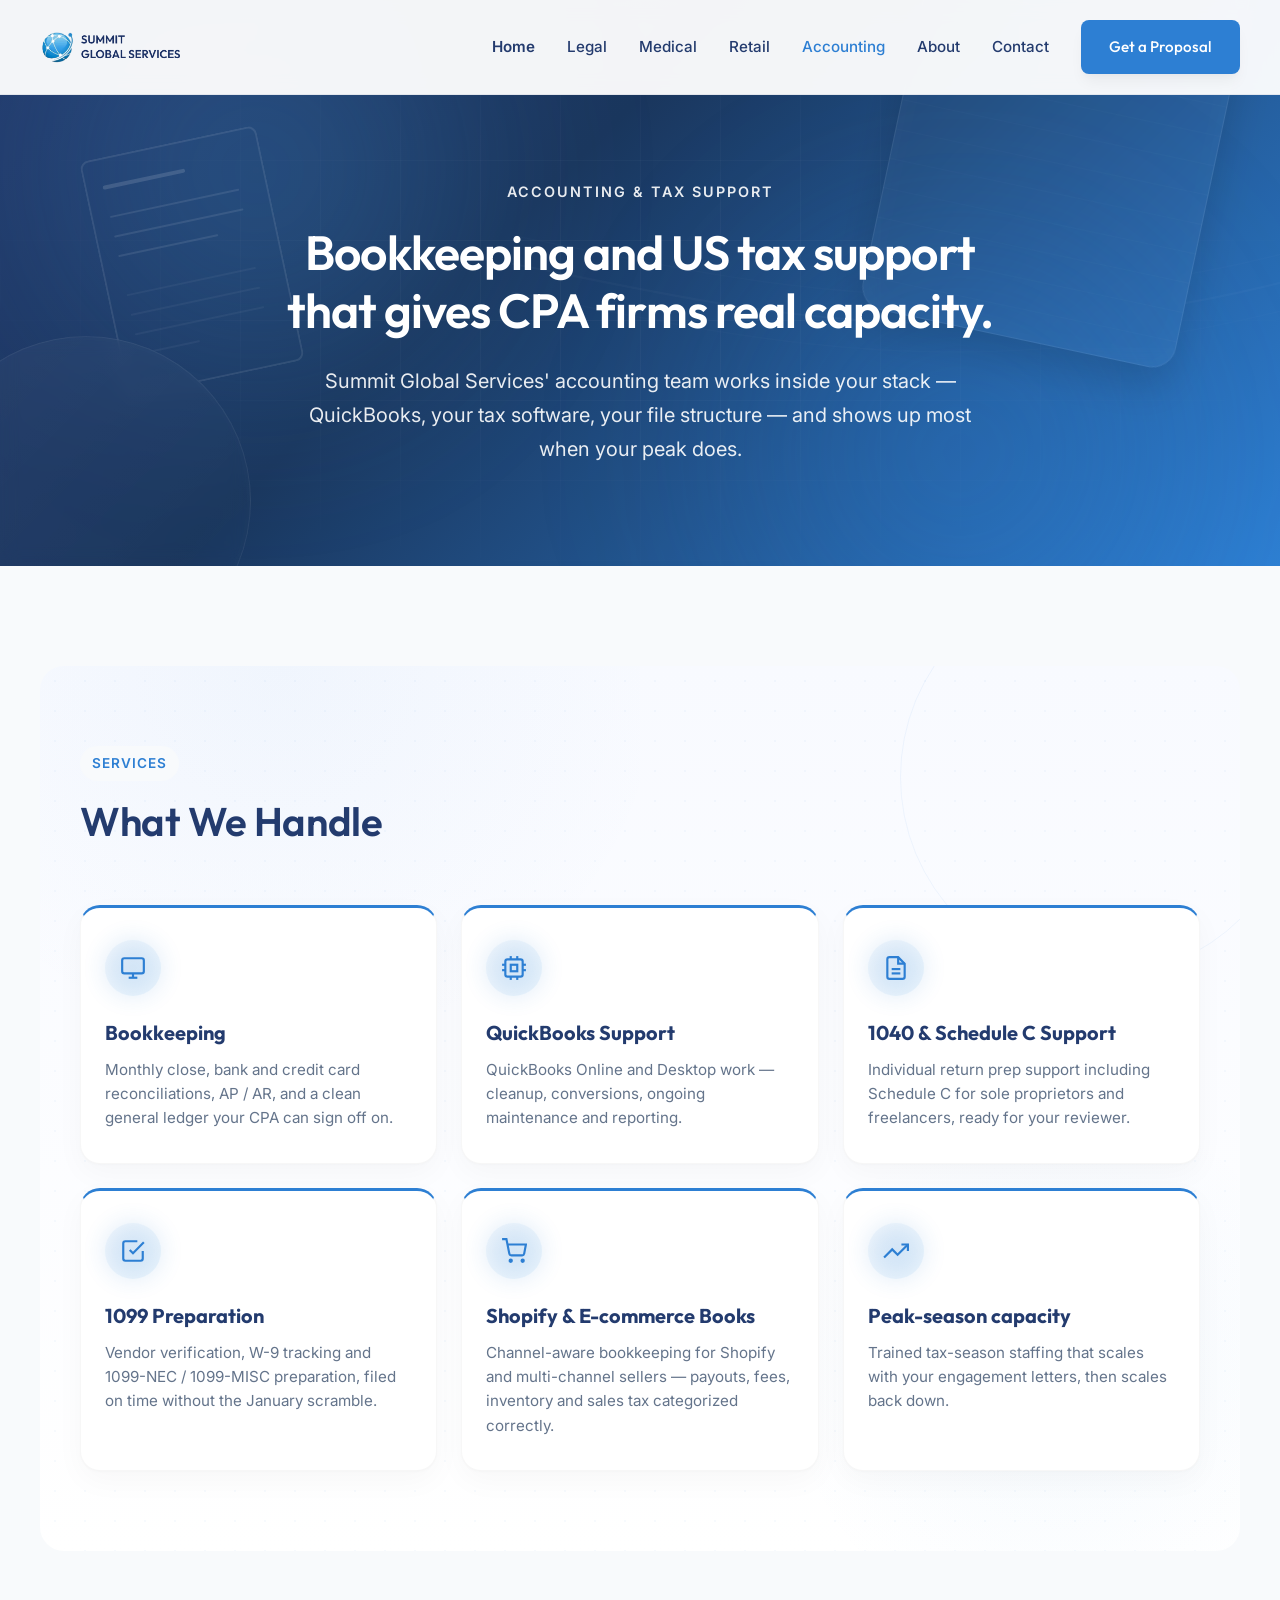
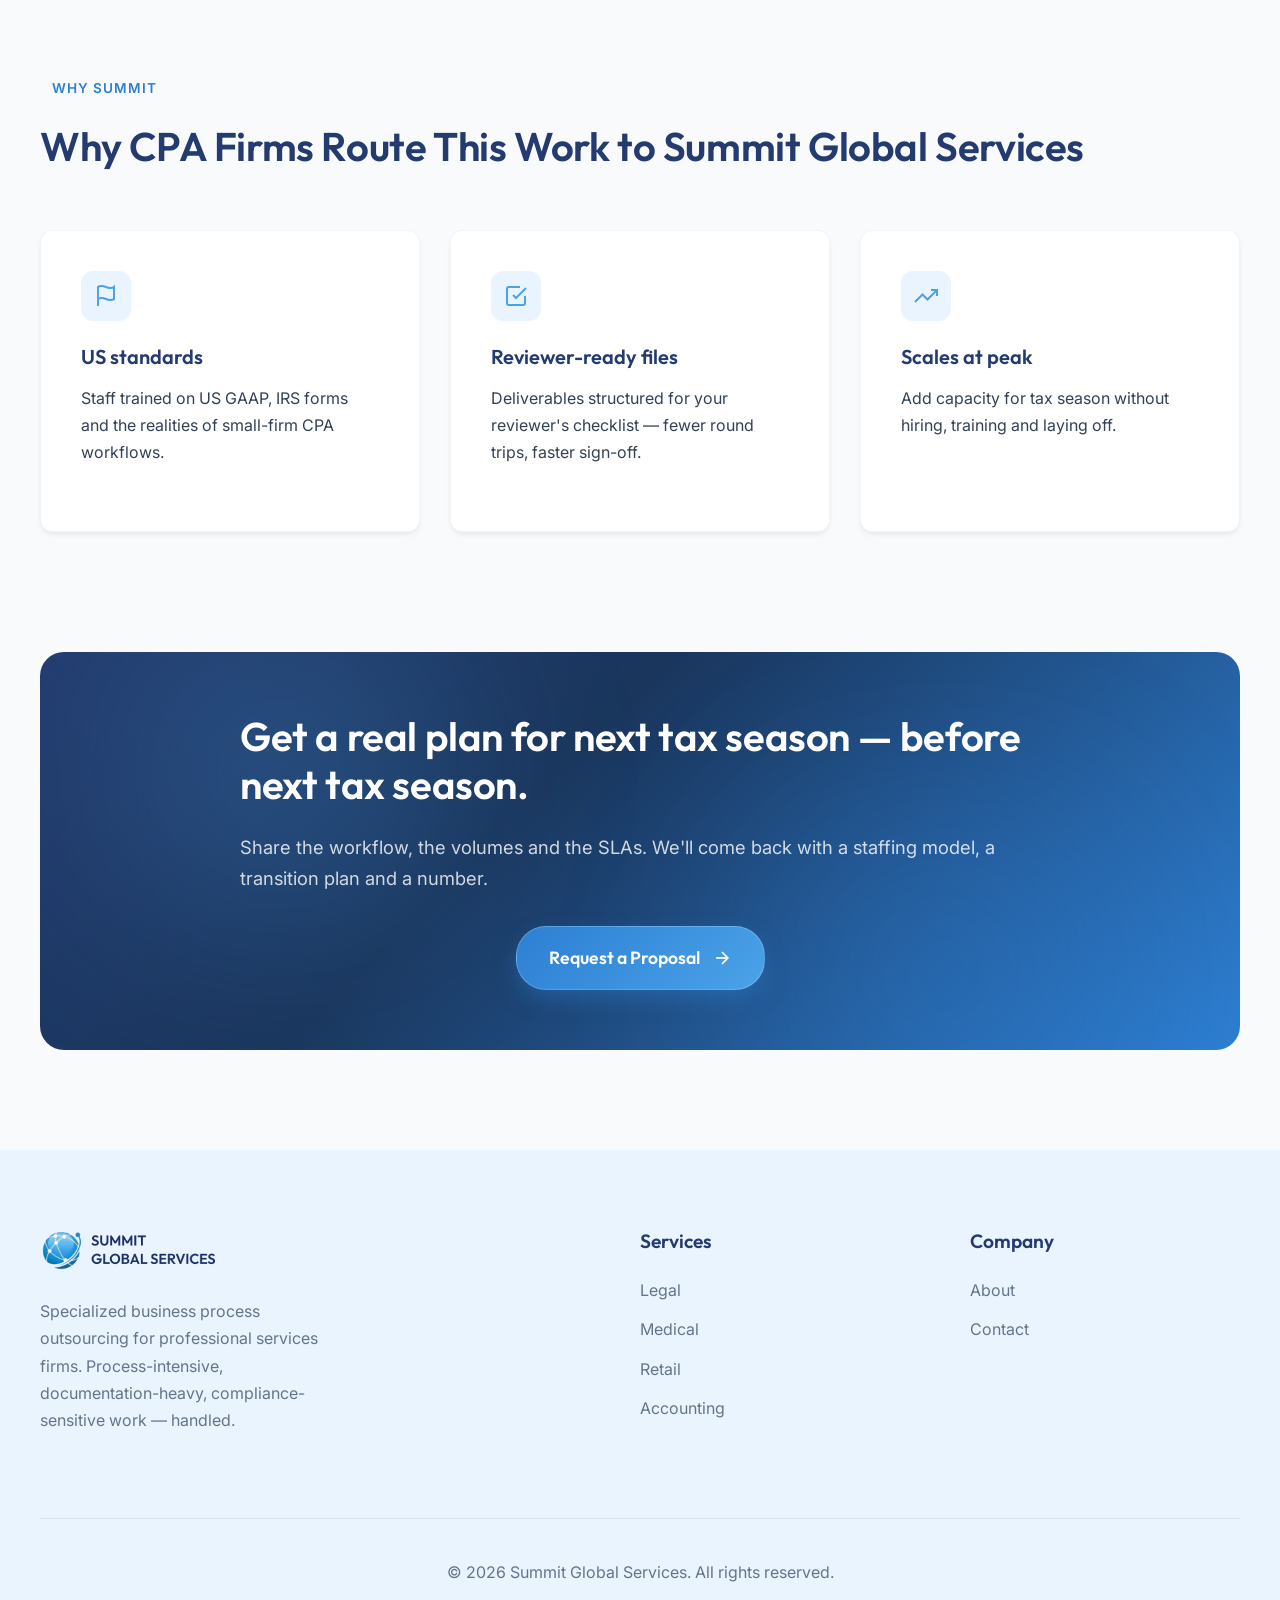
==== commit 44bf56a4: "Update service images and service section" ====
--- a/accounting-tax-support.html
+++ b/accounting-tax-support.html
@@ -139,70 +139,7 @@
                     </div>
                 </section>
 
-                <!-- FAQ Section -->
-                <section id="faq" style="padding: 80px 0; border-top: 1px solid rgba(0,0,0,0.05);">
-                    <div class="fade-in mb-5" style="text-align: left;">
-                        <h2>Frequently Asked Questions</h2>
-                    </div>
-
-                    <div class="faq-container fade-in" style="margin-left: 0; max-width: 100%;">
-                        <div class="faq-item">
-                            <div class="faq-question">
-                                <span>Which accounting software platforms do you support?</span>
-                                <svg width="24" height="24" viewBox="0 0 24 24" fill="none" stroke="currentColor" stroke-width="2">
-                                    <polyline points="6 9 12 15 18 9"></polyline>
-                                </svg>
-                            </div>
-                            <div class="faq-answer">
-                                <p>Our teams are highly proficient in all major platforms, including QuickBooks Online, QuickBooks Desktop, Xero, NetSuite, and specialized tax preparation software.</p>
-                            </div>
-                        </div>
-                        <div class="faq-item">
-                            <div class="faq-question">
-                                <span>How do you handle the surge in volume during tax season?</span>
-                                <svg width="24" height="24" viewBox="0 0 24 24" fill="none" stroke="currentColor" stroke-width="2">
-                                    <polyline points="6 9 12 15 18 9"></polyline>
-                                </svg>
-                            </div>
-                            <div class="faq-answer">
-                                <p>We offer scalable, pod-based staffing models. You can easily add capacity during peak tax season (January–April) and scale back down when the rush subsides, avoiding the hassle of seasonal hiring.</p>
-                            </div>
-                        </div>
-                        <div class="faq-item">
-                            <div class="faq-question">
-                                <span>Are your deliverables ready for CPA review?</span>
-                                <svg width="24" height="24" viewBox="0 0 24 24" fill="none" stroke="currentColor" stroke-width="2">
-                                    <polyline points="6 9 12 15 18 9"></polyline>
-                                </svg>
-                            </div>
-                            <div class="faq-answer">
-                                <p>Yes. Our staff are trained on US GAAP and IRS forms. All work is fully reconciled, coded, and structured with clean audit trails so your reviewers can quickly sign off.</p>
-                            </div>
-                        </div>
-                        <div class="faq-item">
-                            <div class="faq-question">
-                                <span>Can you assist with historical cleanup projects?</span>
-                                <svg width="24" height="24" viewBox="0 0 24 24" fill="none" stroke="currentColor" stroke-width="2">
-                                    <polyline points="6 9 12 15 18 9"></polyline>
-                                </svg>
-                            </div>
-                            <div class="faq-answer">
-                                <p>Yes. We frequently take on significant cleanup projects to reconcile months or even years of neglected books, bringing the general ledger up to date for tax preparation or auditing.</p>
-                            </div>
-                        </div>
-                        <div class="faq-item">
-                            <div class="faq-question">
-                                <span>How is your team structured to handle our workload?</span>
-                                <svg width="24" height="24" viewBox="0 0 24 24" fill="none" stroke="currentColor" stroke-width="2">
-                                    <polyline points="6 9 12 15 18 9"></polyline>
-                                </svg>
-                            </div>
-                            <div class="faq-answer">
-                                <p>We deploy dedicated pods assigned specifically to your firm. This means the same staff members work on your accounts consistently, building institutional knowledge of your clients and processes.</p>
-                            </div>
-                        </div>
-                    </div>
-                </section>
+
 
                 <!-- CTA -->
                 <section class="cta-section legal-premium-bg" style="border-radius: 24px; padding: 60px 40px; margin: 40px 0; overflow: hidden; position: relative;">
--- a/styles.css
+++ b/styles.css
@@ -2938,3 +2938,22 @@
     }
 }
 
+
+/* Single Column Layout for 'Our Areas of Expertise' Section on Mobile */
+@media (max-width: 768px) {
+    #pillars .services-grid {
+        display: grid !important;
+        grid-template-columns: 1fr !important;
+        gap: 32px;
+        margin-left: 0;
+        margin-right: 0;
+        padding-left: 0;
+        padding-right: 0;
+    }
+
+    #pillars .services-grid .service-card {
+        width: 100% !important;
+        max-width: none !important;
+        margin-bottom: 0 !important;
+    }
+}
